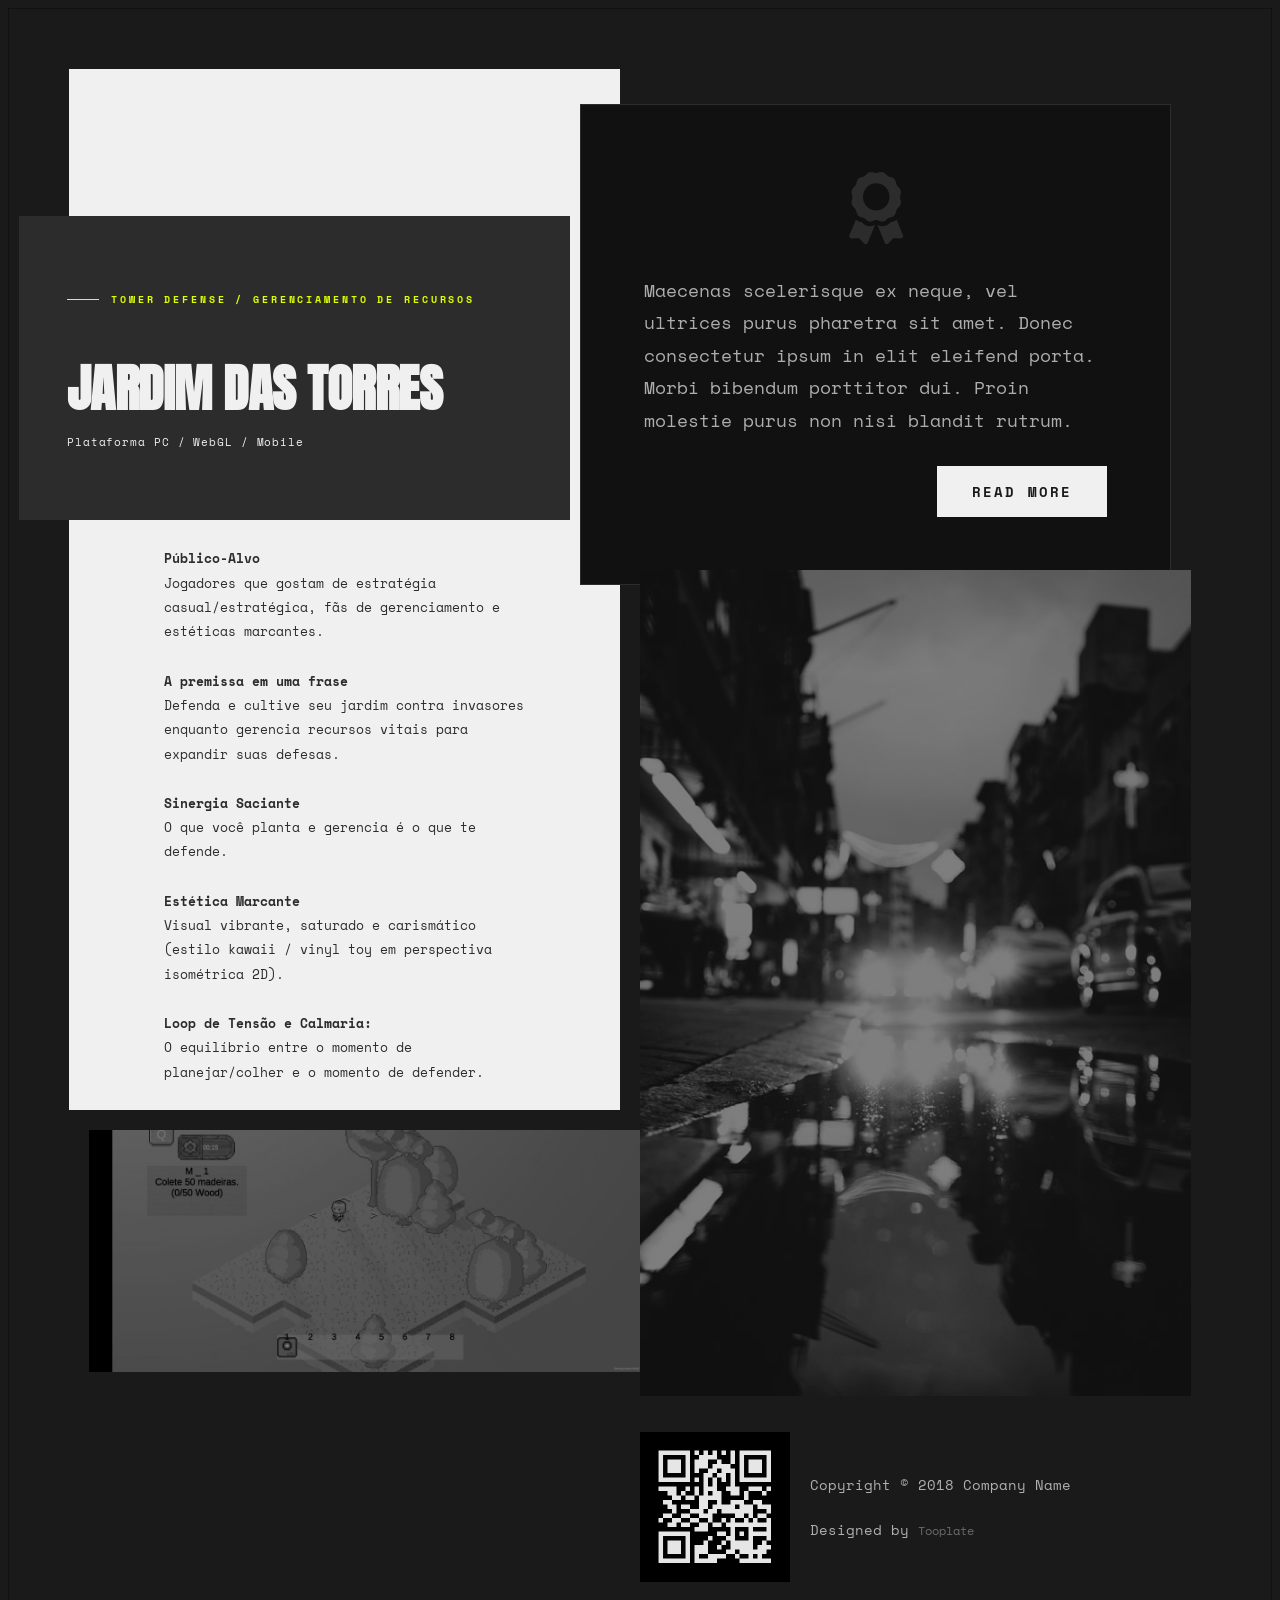
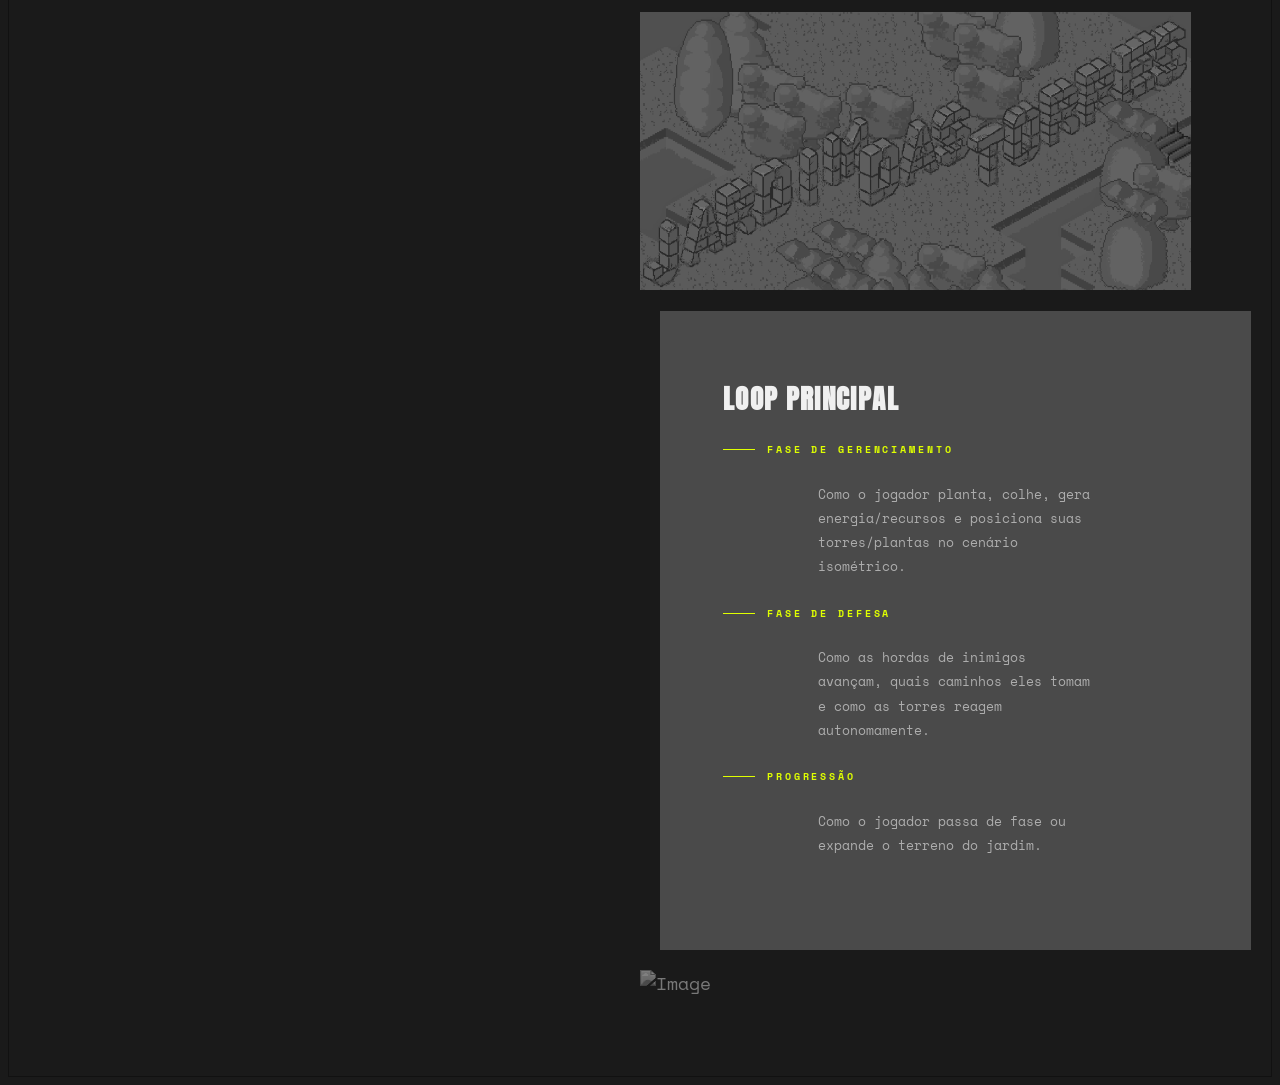
==== paginas/Unity/unity.html @ a75f5896 "Atualizando Unity 1.1.6" ====
<!DOCTYPE html>
<html lang="en">

<head>
    <meta charset="UTF-8">
    <meta name="viewport" content="width=device-width, initial-scale=1.0">
    <meta http-equiv="X-UA-Compatible" content="ie=edge">
    <title>Character Responsive HTML5 Template</title>
<!--
Template 2110 Character
http://www.tooplate.com/view/2110-character
-->
    <link rel="stylesheet" href="https://fonts.googleapis.com/css?family=Open+Sans:400,600">
    <!-- https://fonts.google.com/specimen/Open+Sans -->
    <link rel="stylesheet" href="css/all.min.css">
    <!-- https://fontawesome.com/ -->
    <link rel="stylesheet" href="css/tooplate-style.css">
</head>

<body class="tm-bg-dark">
    <main class="tm-container masonry">
        <div class="item tm-bg-white tm-block tm-block-left" data-desktop-seq-no="1" data-mobile-seq-no="1">
              <header class="tm-block-brand">
                
                <div class="tm-bg-primary-dark tm-text-white tm-block-brand-inner">
                    <h1 class = "modal__label">Tower Defense / Gerenciamento de Recursos</h1>
                    <h1 class="tm-brand-name">Jardim das Torres</h1>
                       <div class="details__meta-item">
                        <span class="details__meta-label">Plataforma</span>
                        <span class="details__meta-value">PC / WebGL / Mobile</span>
                    </div>
                </div>
                
            </header>
<p class="modal__text">
    <strong>Público-Alvo</strong><br>
   Jogadores que gostam de estratégia casual/estratégica, fãs de gerenciamento e estéticas marcantes.
</p>
<p class="modal__text">
    <strong>A premissa em uma frase</strong><br>
  Defenda e cultive seu jardim contra invasores enquanto gerencia recursos vitais para expandir suas defesas.
</p>
<p class="modal__text">
    <strong>Sinergia Saciante</strong><br>
  O que você planta e gerencia é o que te defende.</p>
  <p class="modal__text">
<strong>Estética Marcante</strong><br>
 Visual vibrante, saturado e carismático (estilo kawaii / vinyl toy em perspectiva isométrica 2D).</p>
 <p class="modal__text">
<strong>Loop de Tensão e Calmaria:</strong><br>
 O equilíbrio entre o momento de planejar/colher e o momento de defender.</p>
        </div>
        <div class="item" data-desktop-seq-no="2" data-mobile-seq-no="4">
            <img src="img/jdt_cena_1.png" alt="Image" class="tm-img-left">
        </div>
        <div class="item tm-bg-secondary tm-text-white tm-block tm-block-wider tm-block-pad tm-block-left-2" data-desktop-seq-no="3"
            data-mobile-seq-no="5">
            <i class="fas fa-award fa-4x tm-block-icon"></i>
            <p>Maecenas scelerisque ex neque, vel ultrices purus pharetra sit amet. Donec consectetur ipsum in elit eleifend
                porta. Morbi bibendum porttitor dui. Proin molestie purus non nisi blandit rutrum.</p>
            <div class="tm-text-right">
                <a href="/index.html" class="tm-btn tm-btn-small tm-btn-primary tm-mt">Read More</a>
            </div>
        </div>
        <div class="item" data-desktop-seq-no="4" data-mobile-seq-no="8">
            <img src="img/image-04.jpg" alt="Image" class="tm-img-left">
        </div>
        <div class="tm-footer" id="tmFooter" data-desktop-seq-no="5" data-mobile-seq-no="9">
            <img src="img/qr-link-tooplate.png" alt="QR Code" class="tm-img-qr">
            <div>
                <p class="tm-mb-small">Copyright &copy; 2018 Company Name</p>
                <p>Designed by <a rel="nofollow" href="https://www.facebook.com/tooplate">Tooplate</a></p>
            </div>
        </div>
        <div class="item" data-desktop-seq-no="6" data-mobile-seq-no="2">
            <img src="img/jdt_01.png" alt="Image">
        </div>
        <div class="item tm-block-right" data-desktop-seq-no="7" data-mobile-seq-no="3">
            <div class="tm-block-right-inner tm-bg-primary-light tm-text-white tm-block tm-block-wider tm-block-pad">
                <header>
                    <h2 class="tm-text-uppercase">
                        Loop Principal
                    </h2>
                </header>
    <p class="modal__label"> <strong>Fase de Gerenciamento</strong><br> </p>
        <p class="modal__text"> Como o jogador planta, colhe, gera energia/recursos e posiciona suas torres/plantas no cenário isométrico.</p>

    <p class="modal__label"> <strong>Fase de Defesa</strong><br> </p>
        <p class="modal__text"> Como as hordas de inimigos avançam, quais caminhos eles tomam e como as torres reagem autonomamente.</p>

    <p class="modal__label"> <strong>Progressão</strong><br> </p>
        <p class="modal__text"> Como o jogador passa de fase ou expande o terreno do jardim.</p>

                <!-- -->
            </div>
        </div>

        <div class="item" data-desktop-seq-no="8" data-mobile-seq-no="6">
            <img src="img/jdt_tile_map.pngF" alt="Image">
        </div>

       

    </main>
    <script src="js/jquery-3.3.1.min.js"></script>
    <!-- https://jquery.com/download/ -->
    <script>

        let callAdjustLayout;
        let currentLayout = "desktop",
            nextLayout = "desktop";

        /**
         * detect IE
         * returns version of IE or false, if browser is not Internet Explorer
         */
        function detectIE() {
            var ua = window.navigator.userAgent;

            var msie = ua.indexOf('MSIE ');
            if (msie > 0) {
                // IE 10 or older => return version number
                return parseInt(ua.substring(msie + 5, ua.indexOf('.', msie)), 10);
            }

            var trident = ua.indexOf('Trident/');
            if (trident > 0) {
                // IE 11 => return version number
                var rv = ua.indexOf('rv:');
                return parseInt(ua.substring(rv + 3, ua.indexOf('.', rv)), 10);
            }

            var edge = ua.indexOf('Edge/');
            if (edge > 0) {
                // Edge (IE 12+) => return version number
                return parseInt(ua.substring(edge + 5, ua.indexOf('.', edge)), 10);
            }

            // other browser
            return false;
        }

        // Adjust layout based on the browser width
        function adjustLayout() {
            let block1, block2, block3, block4, block5, block6, block7, block8, block9;

            if (window.innerWidth <= 1199) {
                // Mobile layout
                nextLayout = "mobile";
                block1 = $("div[data-mobile-seq-no='1']");
                block2 = $("div[data-mobile-seq-no='2']");
                block3 = $("div[data-mobile-seq-no='3']");
                block4 = $("div[data-mobile-seq-no='4']");
                block5 = $("div[data-mobile-seq-no='5']");
                block6 = $("div[data-mobile-seq-no='6']");
                block7 = $("div[data-mobile-seq-no='7']");
                block8 = $("div[data-mobile-seq-no='8']");
                block9 = $("div[data-mobile-seq-no='9']");
            } else {
                // Desktop layout
                nextLayout = "desktop";
                block1 = $("div[data-desktop-seq-no='1']");
                block2 = $("div[data-desktop-seq-no='2']");
                block3 = $("div[data-desktop-seq-no='3']");
                block4 = $("div[data-desktop-seq-no='4']");
                block5 = $("div[data-desktop-seq-no='5']");
                block6 = $("div[data-desktop-seq-no='6']");
                block7 = $("div[data-desktop-seq-no='7']");
                block8 = $("div[data-desktop-seq-no='8']");
                block9 = $("div[data-desktop-seq-no='9']");
            }

            if (nextLayout !== currentLayout) {
                // Reorder blocks based on their seq no
                block1.after(block2.detach());
                block2.after(block3.detach());
                block3.after(block4.detach());
                block4.after(block5.detach());
                block5.after(block6.detach());
                block6.after(block7.detach());
                block7.after(block8.detach());
                block8.after(block9.detach());
                currentLayout = nextLayout;
            }
        }

        // Adjust layout upon window resize
        window.onresize = function () {
            clearTimeout(callAdjustLayout);
            callAdjustLayout = setTimeout(adjustLayout, 100);
        }

        // DOM is ready
        $(function () {
            if (detectIE()) {
                alert('Please use the latest version of Chrome or Firefox for best browsing experience.');
            }

            adjustLayout();
        })
    </script>
</body>

</html>
---- paginas/Unity/css/all.min.css ----
/*!
 * Font Awesome Free 5.3.1 by @fontawesome - https://fontawesome.com
 * License - https://fontawesome.com/license/free (Icons: CC BY 4.0, Fonts: SIL OFL 1.1, Code: MIT License)
 */
.fa,.fab,.fal,.far,.fas{-moz-osx-font-smoothing:grayscale;-webkit-font-smoothing:antialiased;display:inline-block;font-style:normal;font-variant:normal;text-rendering:auto;line-height:1}.fa-lg{font-size:1.33333em;line-height:.75em;vertical-align:-.0667em}.fa-xs{font-size:.75em}.fa-sm{font-size:.875em}.fa-1x{font-size:1em}.fa-2x{font-size:2em}.fa-3x{font-size:3em}.fa-4x{font-size:4em}.fa-5x{font-size:5em}.fa-6x{font-size:6em}.fa-7x{font-size:7em}.fa-8x{font-size:8em}.fa-9x{font-size:9em}.fa-10x{font-size:10em}.fa-fw{text-align:center;width:1.25em}.fa-ul{list-style-type:none;margin-left:2.5em;padding-left:0}.fa-ul>li{position:relative}.fa-li{left:-2em;position:absolute;text-align:center;width:2em;line-height:inherit}.fa-border{border:.08em solid #eee;border-radius:.1em;padding:.2em .25em .15em}.fa-pull-left{float:left}.fa-pull-right{float:right}.fa.fa-pull-left,.fab.fa-pull-left,.fal.fa-pull-left,.far.fa-pull-left,.fas.fa-pull-left{margin-right:.3em}.fa.fa-pull-right,.fab.fa-pull-right,.fal.fa-pull-right,.far.fa-pull-right,.fas.fa-pull-right{margin-left:.3em}.fa-spin{animation:fa-spin 2s infinite linear}.fa-pulse{animation:fa-spin 1s infinite steps(8)}@keyframes fa-spin{0%{transform:rotate(0deg)}to{transform:rotate(1turn)}}.fa-rotate-90{-ms-filter:"progid:DXImageTransform.Microsoft.BasicImage(rotation=1)";transform:rotate(90deg)}.fa-rotate-180{-ms-filter:"progid:DXImageTransform.Microsoft.BasicImage(rotation=2)";transform:rotate(180deg)}.fa-rotate-270{-ms-filter:"progid:DXImageTransform.Microsoft.BasicImage(rotation=3)";transform:rotate(270deg)}.fa-flip-horizontal{-ms-filter:"progid:DXImageTransform.Microsoft.BasicImage(rotation=0, mirror=1)";transform:scaleX(-1)}.fa-flip-vertical{transform:scaleY(-1)}.fa-flip-horizontal.fa-flip-vertical,.fa-flip-vertical{-ms-filter:"progid:DXImageTransform.Microsoft.BasicImage(rotation=2, mirror=1)"}.fa-flip-horizontal.fa-flip-vertical{transform:scale(-1)}:root .fa-flip-horizontal,:root .fa-flip-vertical,:root .fa-rotate-90,:root .fa-rotate-180,:root .fa-rotate-270{-webkit-filter:none;filter:none}.fa-stack{display:inline-block;height:2em;line-height:2em;position:relative;vertical-align:middle;width:2em}.fa-stack-1x,.fa-stack-2x{left:0;position:absolute;text-align:center;width:100%}.fa-stack-1x{line-height:inherit}.fa-stack-2x{font-size:2em}.fa-inverse{color:#fff}.fa-500px:before{content:"\f26e"}.fa-accessible-icon:before{content:"\f368"}.fa-accusoft:before{content:"\f369"}.fa-ad:before{content:"\f641"}.fa-address-book:before{content:"\f2b9"}.fa-address-card:before{content:"\f2bb"}.fa-adjust:before{content:"\f042"}.fa-adn:before{content:"\f170"}.fa-adversal:before{content:"\f36a"}.fa-affiliatetheme:before{content:"\f36b"}.fa-air-freshener:before{content:"\f5d0"}.fa-algolia:before{content:"\f36c"}.fa-align-center:before{content:"\f037"}.fa-align-justify:before{content:"\f039"}.fa-align-left:before{content:"\f036"}.fa-align-right:before{content:"\f038"}.fa-alipay:before{content:"\f642"}.fa-allergies:before{content:"\f461"}.fa-amazon:before{content:"\f270"}.fa-amazon-pay:before{content:"\f42c"}.fa-ambulance:before{content:"\f0f9"}.fa-american-sign-language-interpreting:before{content:"\f2a3"}.fa-amilia:before{content:"\f36d"}.fa-anchor:before{content:"\f13d"}.fa-android:before{content:"\f17b"}.fa-angellist:before{content:"\f209"}.fa-angle-double-down:before{content:"\f103"}.fa-angle-double-left:before{content:"\f100"}.fa-angle-double-right:before{content:"\f101"}.fa-angle-double-up:before{content:"\f102"}.fa-angle-down:before{content:"\f107"}.fa-angle-left:before{content:"\f104"}.fa-angle-right:before{content:"\f105"}.fa-angle-up:before{content:"\f106"}.fa-angry:before{content:"\f556"}.fa-angrycreative:before{content:"\f36e"}.fa-angular:before{content:"\f420"}.fa-ankh:before{content:"\f644"}.fa-app-store:before{content:"\f36f"}.fa-app-store-ios:before{content:"\f370"}.fa-apper:before{content:"\f371"}.fa-apple:before{content:"\f179"}.fa-apple-alt:before{content:"\f5d1"}.fa-apple-pay:before{content:"\f415"}.fa-archive:before{content:"\f187"}.fa-archway:before{content:"\f557"}.fa-arrow-alt-circle-down:before{content:"\f358"}.fa-arrow-alt-circle-left:before{content:"\f359"}.fa-arrow-alt-circle-right:before{content:"\f35a"}.fa-arrow-alt-circle-up:before{content:"\f35b"}.fa-arrow-circle-down:before{content:"\f0ab"}.fa-arrow-circle-left:before{content:"\f0a8"}.fa-arrow-circle-right:before{content:"\f0a9"}.fa-arrow-circle-up:before{content:"\f0aa"}.fa-arrow-down:before{content:"\f063"}.fa-arrow-left:before{content:"\f060"}.fa-arrow-right:before{content:"\f061"}.fa-arrow-up:before{content:"\f062"}.fa-arrows-alt:before{content:"\f0b2"}.fa-arrows-alt-h:before{content:"\f337"}.fa-arrows-alt-v:before{content:"\f338"}.fa-assistive-listening-systems:before{content:"\f2a2"}.fa-asterisk:before{content:"\f069"}.fa-asymmetrik:before{content:"\f372"}.fa-at:before{content:"\f1fa"}.fa-atlas:before{content:"\f558"}.fa-atom:before{content:"\f5d2"}.fa-audible:before{content:"\f373"}.fa-audio-description:before{content:"\f29e"}.fa-autoprefixer:before{content:"\f41c"}.fa-avianex:before{content:"\f374"}.fa-aviato:before{content:"\f421"}.fa-award:before{content:"\f559"}.fa-aws:before{content:"\f375"}.fa-backspace:before{content:"\f55a"}.fa-backward:before{content:"\f04a"}.fa-balance-scale:before{content:"\f24e"}.fa-ban:before{content:"\f05e"}.fa-band-aid:before{content:"\f462"}.fa-bandcamp:before{content:"\f2d5"}.fa-barcode:before{content:"\f02a"}.fa-bars:before{content:"\f0c9"}.fa-baseball-ball:before{content:"\f433"}.fa-basketball-ball:before{content:"\f434"}.fa-bath:before{content:"\f2cd"}.fa-battery-empty:before{content:"\f244"}.fa-battery-full:before{content:"\f240"}.fa-battery-half:before{content:"\f242"}.fa-battery-quarter:before{content:"\f243"}.fa-battery-three-quarters:before{content:"\f241"}.fa-bed:before{content:"\f236"}.fa-beer:before{content:"\f0fc"}.fa-behance:before{content:"\f1b4"}.fa-behance-square:before{content:"\f1b5"}.fa-bell:before{content:"\f0f3"}.fa-bell-slash:before{content:"\f1f6"}.fa-bezier-curve:before{content:"\f55b"}.fa-bible:before{content:"\f647"}.fa-bicycle:before{content:"\f206"}.fa-bimobject:before{content:"\f378"}.fa-binoculars:before{content:"\f1e5"}.fa-birthday-cake:before{content:"\f1fd"}.fa-bitbucket:before{content:"\f171"}.fa-bitcoin:before{content:"\f379"}.fa-bity:before{content:"\f37a"}.fa-black-tie:before{content:"\f27e"}.fa-blackberry:before{content:"\f37b"}.fa-blender:before{content:"\f517"}.fa-blind:before{content:"\f29d"}.fa-blogger:before{content:"\f37c"}.fa-blogger-b:before{content:"\f37d"}.fa-bluetooth:before{content:"\f293"}.fa-bluetooth-b:before{content:"\f294"}.fa-bold:before{content:"\f032"}.fa-bolt:before{content:"\f0e7"}.fa-bomb:before{content:"\f1e2"}.fa-bone:before{content:"\f5d7"}.fa-bong:before{content:"\f55c"}.fa-book:before{content:"\f02d"}.fa-book-open:before{content:"\f518"}.fa-book-reader:before{content:"\f5da"}.fa-bookmark:before{content:"\f02e"}.fa-bowling-ball:before{content:"\f436"}.fa-box:before{content:"\f466"}.fa-box-open:before{content:"\f49e"}.fa-boxes:before{content:"\f468"}.fa-braille:before{content:"\f2a1"}.fa-brain:before{content:"\f5dc"}.fa-briefcase:before{content:"\f0b1"}.fa-briefcase-medical:before{content:"\f469"}.fa-broadcast-tower:before{content:"\f519"}.fa-broom:before{content:"\f51a"}.fa-brush:before{content:"\f55d"}.fa-btc:before{content:"\f15a"}.fa-bug:before{content:"\f188"}.fa-building:before{content:"\f1ad"}.fa-bullhorn:before{content:"\f0a1"}.fa-bullseye:before{content:"\f140"}.fa-burn:before{content:"\f46a"}.fa-buromobelexperte:before{content:"\f37f"}.fa-bus:before{content:"\f207"}.fa-bus-alt:before{content:"\f55e"}.fa-business-time:before{content:"\f64a"}.fa-buysellads:before{content:"\f20d"}.fa-calculator:before{content:"\f1ec"}.fa-calendar:before{content:"\f133"}.fa-calendar-alt:before{content:"\f073"}.fa-calendar-check:before{content:"\f274"}.fa-calendar-minus:before{content:"\f272"}.fa-calendar-plus:before{content:"\f271"}.fa-calendar-times:before{content:"\f273"}.fa-camera:before{content:"\f030"}.fa-camera-retro:before{content:"\f083"}.fa-cannabis:before{content:"\f55f"}.fa-capsules:before{content:"\f46b"}.fa-car:before{content:"\f1b9"}.fa-car-alt:before{content:"\f5de"}.fa-car-battery:before{content:"\f5df"}.fa-car-crash:before{content:"\f5e1"}.fa-car-side:before{content:"\f5e4"}.fa-caret-down:before{content:"\f0d7"}.fa-caret-left:before{content:"\f0d9"}.fa-caret-right:before{content:"\f0da"}.fa-caret-square-down:before{content:"\f150"}.fa-caret-square-left:before{content:"\f191"}.fa-caret-square-right:before{content:"\f152"}.fa-caret-square-up:before{content:"\f151"}.fa-caret-up:before{content:"\f0d8"}.fa-cart-arrow-down:before{content:"\f218"}.fa-cart-plus:before{content:"\f217"}.fa-cc-amazon-pay:before{content:"\f42d"}.fa-cc-amex:before{content:"\f1f3"}.fa-cc-apple-pay:before{content:"\f416"}.fa-cc-diners-club:before{content:"\f24c"}.fa-cc-discover:before{content:"\f1f2"}.fa-cc-jcb:before{content:"\f24b"}.fa-cc-mastercard:before{content:"\f1f1"}.fa-cc-paypal:before{content:"\f1f4"}.fa-cc-stripe:before{content:"\f1f5"}.fa-cc-visa:before{content:"\f1f0"}.fa-centercode:before{content:"\f380"}.fa-certificate:before{content:"\f0a3"}.fa-chalkboard:before{content:"\f51b"}.fa-chalkboard-teacher:before{content:"\f51c"}.fa-charging-station:before{content:"\f5e7"}.fa-chart-area:before{content:"\f1fe"}.fa-chart-bar:before{content:"\f080"}.fa-chart-line:before{content:"\f201"}.fa-chart-pie:before{content:"\f200"}.fa-check:before{content:"\f00c"}.fa-check-circle:before{content:"\f058"}.fa-check-double:before{content:"\f560"}.fa-check-square:before{content:"\f14a"}.fa-chess:before{content:"\f439"}.fa-chess-bishop:before{content:"\f43a"}.fa-chess-board:before{content:"\f43c"}.fa-chess-king:before{content:"\f43f"}.fa-chess-knight:before{content:"\f441"}.fa-chess-pawn:before{content:"\f443"}.fa-chess-queen:before{content:"\f445"}.fa-chess-rook:before{content:"\f447"}.fa-chevron-circle-down:before{content:"\f13a"}.fa-chevron-circle-left:before{content:"\f137"}.fa-chevron-circle-right:before{content:"\f138"}.fa-chevron-circle-up:before{content:"\f139"}.fa-chevron-down:before{content:"\f078"}.fa-chevron-left:before{content:"\f053"}.fa-chevron-right:before{content:"\f054"}.fa-chevron-up:before{content:"\f077"}.fa-child:before{content:"\f1ae"}.fa-chrome:before{content:"\f268"}.fa-church:before{content:"\f51d"}.fa-circle:before{content:"\f111"}.fa-circle-notch:before{content:"\f1ce"}.fa-city:before{content:"\f64f"}.fa-clipboard:before{content:"\f328"}.fa-clipboard-check:before{content:"\f46c"}.fa-clipboard-list:before{content:"\f46d"}.fa-clock:before{content:"\f017"}.fa-clone:before{content:"\f24d"}.fa-closed-captioning:before{content:"\f20a"}.fa-cloud:before{content:"\f0c2"}.fa-cloud-download-alt:before{content:"\f381"}.fa-cloud-upload-alt:before{content:"\f382"}.fa-cloudscale:before{content:"\f383"}.fa-cloudsmith:before{content:"\f384"}.fa-cloudversify:before{content:"\f385"}.fa-cocktail:before{content:"\f561"}.fa-code:before{content:"\f121"}.fa-code-branch:before{content:"\f126"}.fa-codepen:before{content:"\f1cb"}.fa-codiepie:before{content:"\f284"}.fa-coffee:before{content:"\f0f4"}.fa-cog:before{content:"\f013"}.fa-cogs:before{content:"\f085"}.fa-coins:before{content:"\f51e"}.fa-columns:before{content:"\f0db"}.fa-comment:before{content:"\f075"}.fa-comment-alt:before{content:"\f27a"}.fa-comment-dollar:before{content:"\f651"}.fa-comment-dots:before{content:"\f4ad"}.fa-comment-slash:before{content:"\f4b3"}.fa-comments:before{content:"\f086"}.fa-comments-dollar:before{content:"\f653"}.fa-compact-disc:before{content:"\f51f"}.fa-compass:before{content:"\f14e"}.fa-compress:before{content:"\f066"}.fa-concierge-bell:before{content:"\f562"}.fa-connectdevelop:before{content:"\f20e"}.fa-contao:before{content:"\f26d"}.fa-cookie:before{content:"\f563"}.fa-cookie-bite:before{content:"\f564"}.fa-copy:before{content:"\f0c5"}.fa-copyright:before{content:"\f1f9"}.fa-couch:before{content:"\f4b8"}.fa-cpanel:before{content:"\f388"}.fa-creative-commons:before{content:"\f25e"}.fa-creative-commons-by:before{content:"\f4e7"}.fa-creative-commons-nc:before{content:"\f4e8"}.fa-creative-commons-nc-eu:before{content:"\f4e9"}.fa-creative-commons-nc-jp:before{content:"\f4ea"}.fa-creative-commons-nd:before{content:"\f4eb"}.fa-creative-commons-pd:before{content:"\f4ec"}.fa-creative-commons-pd-alt:before{content:"\f4ed"}.fa-creative-commons-remix:before{content:"\f4ee"}.fa-creative-commons-sa:before{content:"\f4ef"}.fa-creative-commons-sampling:before{content:"\f4f0"}.fa-creative-commons-sampling-plus:before{content:"\f4f1"}.fa-creative-commons-share:before{content:"\f4f2"}.fa-credit-card:before{content:"\f09d"}.fa-crop:before{content:"\f125"}.fa-crop-alt:before{content:"\f565"}.fa-cross:before{content:"\f654"}.fa-crosshairs:before{content:"\f05b"}.fa-crow:before{content:"\f520"}.fa-crown:before{content:"\f521"}.fa-css3:before{content:"\f13c"}.fa-css3-alt:before{content:"\f38b"}.fa-cube:before{content:"\f1b2"}.fa-cubes:before{content:"\f1b3"}.fa-cut:before{content:"\f0c4"}.fa-cuttlefish:before{content:"\f38c"}.fa-d-and-d:before{content:"\f38d"}.fa-dashcube:before{content:"\f210"}.fa-database:before{content:"\f1c0"}.fa-deaf:before{content:"\f2a4"}.fa-delicious:before{content:"\f1a5"}.fa-deploydog:before{content:"\f38e"}.fa-deskpro:before{content:"\f38f"}.fa-desktop:before{content:"\f108"}.fa-deviantart:before{content:"\f1bd"}.fa-dharmachakra:before{content:"\f655"}.fa-diagnoses:before{content:"\f470"}.fa-dice:before{content:"\f522"}.fa-dice-five:before{content:"\f523"}.fa-dice-four:before{content:"\f524"}.fa-dice-one:before{content:"\f525"}.fa-dice-six:before{content:"\f526"}.fa-dice-three:before{content:"\f527"}.fa-dice-two:before{content:"\f528"}.fa-digg:before{content:"\f1a6"}.fa-digital-ocean:before{content:"\f391"}.fa-digital-tachograph:before{content:"\f566"}.fa-directions:before{content:"\f5eb"}.fa-discord:before{content:"\f392"}.fa-discourse:before{content:"\f393"}.fa-divide:before{content:"\f529"}.fa-dizzy:before{content:"\f567"}.fa-dna:before{content:"\f471"}.fa-dochub:before{content:"\f394"}.fa-docker:before{content:"\f395"}.fa-dollar-sign:before{content:"\f155"}.fa-dolly:before{content:"\f472"}.fa-dolly-flatbed:before{content:"\f474"}.fa-donate:before{content:"\f4b9"}.fa-door-closed:before{content:"\f52a"}.fa-door-open:before{content:"\f52b"}.fa-dot-circle:before{content:"\f192"}.fa-dove:before{content:"\f4ba"}.fa-download:before{content:"\f019"}.fa-draft2digital:before{content:"\f396"}.fa-drafting-compass:before{content:"\f568"}.fa-draw-polygon:before{content:"\f5ee"}.fa-dribbble:before{content:"\f17d"}.fa-dribbble-square:before{content:"\f397"}.fa-dropbox:before{content:"\f16b"}.fa-drum:before{content:"\f569"}.fa-drum-steelpan:before{content:"\f56a"}.fa-drupal:before{content:"\f1a9"}.fa-dumbbell:before{content:"\f44b"}.fa-dyalog:before{content:"\f399"}.fa-earlybirds:before{content:"\f39a"}.fa-ebay:before{content:"\f4f4"}.fa-edge:before{content:"\f282"}.fa-edit:before{content:"\f044"}.fa-eject:before{content:"\f052"}.fa-elementor:before{content:"\f430"}.fa-ellipsis-h:before{content:"\f141"}.fa-ellipsis-v:before{content:"\f142"}.fa-ello:before{content:"\f5f1"}.fa-ember:before{content:"\f423"}.fa-empire:before{content:"\f1d1"}.fa-envelope:before{content:"\f0e0"}.fa-envelope-open:before{content:"\f2b6"}.fa-envelope-open-text:before{content:"\f658"}.fa-envelope-square:before{content:"\f199"}.fa-envira:before{content:"\f299"}.fa-equals:before{content:"\f52c"}.fa-eraser:before{content:"\f12d"}.fa-erlang:before{content:"\f39d"}.fa-ethereum:before{content:"\f42e"}.fa-etsy:before{content:"\f2d7"}.fa-euro-sign:before{content:"\f153"}.fa-exchange-alt:before{content:"\f362"}.fa-exclamation:before{content:"\f12a"}.fa-exclamation-circle:before{content:"\f06a"}.fa-exclamation-triangle:before{content:"\f071"}.fa-expand:before{content:"\f065"}.fa-expand-arrows-alt:before{content:"\f31e"}.fa-expeditedssl:before{content:"\f23e"}.fa-external-link-alt:before{content:"\f35d"}.fa-external-link-square-alt:before{content:"\f360"}.fa-eye:before{content:"\f06e"}.fa-eye-dropper:before{content:"\f1fb"}.fa-eye-slash:before{content:"\f070"}.fa-facebook:before{content:"\f09a"}.fa-facebook-f:before{content:"\f39e"}.fa-facebook-messenger:before{content:"\f39f"}.fa-facebook-square:before{content:"\f082"}.fa-fast-backward:before{content:"\f049"}.fa-fast-forward:before{content:"\f050"}.fa-fax:before{content:"\f1ac"}.fa-feather:before{content:"\f52d"}.fa-feather-alt:before{content:"\f56b"}.fa-female:before{content:"\f182"}.fa-fighter-jet:before{content:"\f0fb"}.fa-file:before{content:"\f15b"}.fa-file-alt:before{content:"\f15c"}.fa-file-archive:before{content:"\f1c6"}.fa-file-audio:before{content:"\f1c7"}.fa-file-code:before{content:"\f1c9"}.fa-file-contract:before{content:"\f56c"}.fa-file-download:before{content:"\f56d"}.fa-file-excel:before{content:"\f1c3"}.fa-file-export:before{content:"\f56e"}.fa-file-image:before{content:"\f1c5"}.fa-file-import:before{content:"\f56f"}.fa-file-invoice:before{content:"\f570"}.fa-file-invoice-dollar:before{content:"\f571"}.fa-file-medical:before{content:"\f477"}.fa-file-medical-alt:before{content:"\f478"}.fa-file-pdf:before{content:"\f1c1"}.fa-file-powerpoint:before{content:"\f1c4"}.fa-file-prescription:before{content:"\f572"}.fa-file-signature:before{content:"\f573"}.fa-file-upload:before{content:"\f574"}.fa-file-video:before{content:"\f1c8"}.fa-file-word:before{content:"\f1c2"}.fa-fill:before{content:"\f575"}.fa-fill-drip:before{content:"\f576"}.fa-film:before{content:"\f008"}.fa-filter:before{content:"\f0b0"}.fa-fingerprint:before{content:"\f577"}.fa-fire:before{content:"\f06d"}.fa-fire-extinguisher:before{content:"\f134"}.fa-firefox:before{content:"\f269"}.fa-first-aid:before{content:"\f479"}.fa-first-order:before{content:"\f2b0"}.fa-first-order-alt:before{content:"\f50a"}.fa-firstdraft:before{content:"\f3a1"}.fa-fish:before{content:"\f578"}.fa-flag:before{content:"\f024"}.fa-flag-checkered:before{content:"\f11e"}.fa-flask:before{content:"\f0c3"}.fa-flickr:before{content:"\f16e"}.fa-flipboard:before{content:"\f44d"}.fa-flushed:before{content:"\f579"}.fa-fly:before{content:"\f417"}.fa-folder:before{content:"\f07b"}.fa-folder-minus:before{content:"\f65d"}.fa-folder-open:before{content:"\f07c"}.fa-folder-plus:before{content:"\f65e"}.fa-font:before{content:"\f031"}.fa-font-awesome:before{content:"\f2b4"}.fa-font-awesome-alt:before{content:"\f35c"}.fa-font-awesome-flag:before{content:"\f425"}.fa-font-awesome-logo-full:before{content:"\f4e6"}.fa-fonticons:before{content:"\f280"}.fa-fonticons-fi:before{content:"\f3a2"}.fa-football-ball:before{content:"\f44e"}.fa-fort-awesome:before{content:"\f286"}.fa-fort-awesome-alt:before{content:"\f3a3"}.fa-forumbee:before{content:"\f211"}.fa-forward:before{content:"\f04e"}.fa-foursquare:before{content:"\f180"}.fa-free-code-camp:before{content:"\f2c5"}.fa-freebsd:before{content:"\f3a4"}.fa-frog:before{content:"\f52e"}.fa-frown:before{content:"\f119"}.fa-frown-open:before{content:"\f57a"}.fa-fulcrum:before{content:"\f50b"}.fa-funnel-dollar:before{content:"\f662"}.fa-futbol:before{content:"\f1e3"}.fa-galactic-republic:before{content:"\f50c"}.fa-galactic-senate:before{content:"\f50d"}.fa-gamepad:before{content:"\f11b"}.fa-gas-pump:before{content:"\f52f"}.fa-gavel:before{content:"\f0e3"}.fa-gem:before{content:"\f3a5"}.fa-genderless:before{content:"\f22d"}.fa-get-pocket:before{content:"\f265"}.fa-gg:before{content:"\f260"}.fa-gg-circle:before{content:"\f261"}.fa-gift:before{content:"\f06b"}.fa-git:before{content:"\f1d3"}.fa-git-square:before{content:"\f1d2"}.fa-github:before{content:"\f09b"}.fa-github-alt:before{content:"\f113"}.fa-github-square:before{content:"\f092"}.fa-gitkraken:before{content:"\f3a6"}.fa-gitlab:before{content:"\f296"}.fa-gitter:before{content:"\f426"}.fa-glass-martini:before{content:"\f000"}.fa-glass-martini-alt:before{content:"\f57b"}.fa-glasses:before{content:"\f530"}.fa-glide:before{content:"\f2a5"}.fa-glide-g:before{content:"\f2a6"}.fa-globe:before{content:"\f0ac"}.fa-globe-africa:before{content:"\f57c"}.fa-globe-americas:before{content:"\f57d"}.fa-globe-asia:before{content:"\f57e"}.fa-gofore:before{content:"\f3a7"}.fa-golf-ball:before{content:"\f450"}.fa-goodreads:before{content:"\f3a8"}.fa-goodreads-g:before{content:"\f3a9"}.fa-google:before{content:"\f1a0"}.fa-google-drive:before{content:"\f3aa"}.fa-google-play:before{content:"\f3ab"}.fa-google-plus:before{content:"\f2b3"}.fa-google-plus-g:before{content:"\f0d5"}.fa-google-plus-square:before{content:"\f0d4"}.fa-google-wallet:before{content:"\f1ee"}.fa-gopuram:before{content:"\f664"}.fa-graduation-cap:before{content:"\f19d"}.fa-gratipay:before{content:"\f184"}.fa-grav:before{content:"\f2d6"}.fa-greater-than:before{content:"\f531"}.fa-greater-than-equal:before{content:"\f532"}.fa-grimace:before{content:"\f57f"}.fa-grin:before{content:"\f580"}.fa-grin-alt:before{content:"\f581"}.fa-grin-beam:before{content:"\f582"}.fa-grin-beam-sweat:before{content:"\f583"}.fa-grin-hearts:before{content:"\f584"}.fa-grin-squint:before{content:"\f585"}.fa-grin-squint-tears:before{content:"\f586"}.fa-grin-stars:before{content:"\f587"}.fa-grin-tears:before{content:"\f588"}.fa-grin-tongue:before{content:"\f589"}.fa-grin-tongue-squint:before{content:"\f58a"}.fa-grin-tongue-wink:before{content:"\f58b"}.fa-grin-wink:before{content:"\f58c"}.fa-grip-horizontal:before{content:"\f58d"}.fa-grip-vertical:before{content:"\f58e"}.fa-gripfire:before{content:"\f3ac"}.fa-grunt:before{content:"\f3ad"}.fa-gulp:before{content:"\f3ae"}.fa-h-square:before{content:"\f0fd"}.fa-hacker-news:before{content:"\f1d4"}.fa-hacker-news-square:before{content:"\f3af"}.fa-hackerrank:before{content:"\f5f7"}.fa-hamsa:before{content:"\f665"}.fa-hand-holding:before{content:"\f4bd"}.fa-hand-holding-heart:before{content:"\f4be"}.fa-hand-holding-usd:before{content:"\f4c0"}.fa-hand-lizard:before{content:"\f258"}.fa-hand-paper:before{content:"\f256"}.fa-hand-peace:before{content:"\f25b"}.fa-hand-point-down:before{content:"\f0a7"}.fa-hand-point-left:before{content:"\f0a5"}.fa-hand-point-right:before{content:"\f0a4"}.fa-hand-point-up:before{content:"\f0a6"}.fa-hand-pointer:before{content:"\f25a"}.fa-hand-rock:before{content:"\f255"}.fa-hand-scissors:before{content:"\f257"}.fa-hand-spock:before{content:"\f259"}.fa-hands:before{content:"\f4c2"}.fa-hands-helping:before{content:"\f4c4"}.fa-handshake:before{content:"\f2b5"}.fa-hashtag:before{content:"\f292"}.fa-haykal:before{content:"\f666"}.fa-hdd:before{content:"\f0a0"}.fa-heading:before{content:"\f1dc"}.fa-headphones:before{content:"\f025"}.fa-headphones-alt:before{content:"\f58f"}.fa-headset:before{content:"\f590"}.fa-heart:before{content:"\f004"}.fa-heartbeat:before{content:"\f21e"}.fa-helicopter:before{content:"\f533"}.fa-highlighter:before{content:"\f591"}.fa-hips:before{content:"\f452"}.fa-hire-a-helper:before{content:"\f3b0"}.fa-history:before{content:"\f1da"}.fa-hockey-puck:before{content:"\f453"}.fa-home:before{content:"\f015"}.fa-hooli:before{content:"\f427"}.fa-hornbill:before{content:"\f592"}.fa-hospital:before{content:"\f0f8"}.fa-hospital-alt:before{content:"\f47d"}.fa-hospital-symbol:before{content:"\f47e"}.fa-hot-tub:before{content:"\f593"}.fa-hotel:before{content:"\f594"}.fa-hotjar:before{content:"\f3b1"}.fa-hourglass:before{content:"\f254"}.fa-hourglass-end:before{content:"\f253"}.fa-hourglass-half:before{content:"\f252"}.fa-hourglass-start:before{content:"\f251"}.fa-houzz:before{content:"\f27c"}.fa-html5:before{content:"\f13b"}.fa-hubspot:before{content:"\f3b2"}.fa-i-cursor:before{content:"\f246"}.fa-id-badge:before{content:"\f2c1"}.fa-id-card:before{content:"\f2c2"}.fa-id-card-alt:before{content:"\f47f"}.fa-image:before{content:"\f03e"}.fa-images:before{content:"\f302"}.fa-imdb:before{content:"\f2d8"}.fa-inbox:before{content:"\f01c"}.fa-indent:before{content:"\f03c"}.fa-industry:before{content:"\f275"}.fa-infinity:before{content:"\f534"}.fa-info:before{content:"\f129"}.fa-info-circle:before{content:"\f05a"}.fa-instagram:before{content:"\f16d"}.fa-internet-explorer:before{content:"\f26b"}.fa-ioxhost:before{content:"\f208"}.fa-italic:before{content:"\f033"}.fa-itunes:before{content:"\f3b4"}.fa-itunes-note:before{content:"\f3b5"}.fa-java:before{content:"\f4e4"}.fa-jedi:before{content:"\f669"}.fa-jedi-order:before{content:"\f50e"}.fa-jenkins:before{content:"\f3b6"}.fa-joget:before{content:"\f3b7"}.fa-joint:before{content:"\f595"}.fa-joomla:before{content:"\f1aa"}.fa-journal-whills:before{content:"\f66a"}.fa-js:before{content:"\f3b8"}.fa-js-square:before{content:"\f3b9"}.fa-jsfiddle:before{content:"\f1cc"}.fa-kaaba:before{content:"\f66b"}.fa-kaggle:before{content:"\f5fa"}.fa-key:before{content:"\f084"}.fa-keybase:before{content:"\f4f5"}.fa-keyboard:before{content:"\f11c"}.fa-keycdn:before{content:"\f3ba"}.fa-khanda:before{content:"\f66d"}.fa-kickstarter:before{content:"\f3bb"}.fa-kickstarter-k:before{content:"\f3bc"}.fa-kiss:before{content:"\f596"}.fa-kiss-beam:before{content:"\f597"}.fa-kiss-wink-heart:before{content:"\f598"}.fa-kiwi-bird:before{content:"\f535"}.fa-korvue:before{content:"\f42f"}.fa-landmark:before{content:"\f66f"}.fa-language:before{content:"\f1ab"}.fa-laptop:before{content:"\f109"}.fa-laptop-code:before{content:"\f5fc"}.fa-laravel:before{content:"\f3bd"}.fa-lastfm:before{content:"\f202"}.fa-lastfm-square:before{content:"\f203"}.fa-laugh:before{content:"\f599"}.fa-laugh-beam:before{content:"\f59a"}.fa-laugh-squint:before{content:"\f59b"}.fa-laugh-wink:before{content:"\f59c"}.fa-layer-group:before{content:"\f5fd"}.fa-leaf:before{content:"\f06c"}.fa-leanpub:before{content:"\f212"}.fa-lemon:before{content:"\f094"}.fa-less:before{content:"\f41d"}.fa-less-than:before{content:"\f536"}.fa-less-than-equal:before{content:"\f537"}.fa-level-down-alt:before{content:"\f3be"}.fa-level-up-alt:before{content:"\f3bf"}.fa-life-ring:before{content:"\f1cd"}.fa-lightbulb:before{content:"\f0eb"}.fa-line:before{content:"\f3c0"}.fa-link:before{content:"\f0c1"}.fa-linkedin:before{content:"\f08c"}.fa-linkedin-in:before{content:"\f0e1"}.fa-linode:before{content:"\f2b8"}.fa-linux:before{content:"\f17c"}.fa-lira-sign:before{content:"\f195"}.fa-list:before{content:"\f03a"}.fa-list-alt:before{content:"\f022"}.fa-list-ol:before{content:"\f0cb"}.fa-list-ul:before{content:"\f0ca"}.fa-location-arrow:before{content:"\f124"}.fa-lock:before{content:"\f023"}.fa-lock-open:before{content:"\f3c1"}.fa-long-arrow-alt-down:before{content:"\f309"}.fa-long-arrow-alt-left:before{content:"\f30a"}.fa-long-arrow-alt-right:before{content:"\f30b"}.fa-long-arrow-alt-up:before{content:"\f30c"}.fa-low-vision:before{content:"\f2a8"}.fa-luggage-cart:before{content:"\f59d"}.fa-lyft:before{content:"\f3c3"}.fa-magento:before{content:"\f3c4"}.fa-magic:before{content:"\f0d0"}.fa-magnet:before{content:"\f076"}.fa-mail-bulk:before{content:"\f674"}.fa-mailchimp:before{content:"\f59e"}.fa-male:before{content:"\f183"}.fa-mandalorian:before{content:"\f50f"}.fa-map:before{content:"\f279"}.fa-map-marked:before{content:"\f59f"}.fa-map-marked-alt:before{content:"\f5a0"}.fa-map-marker:before{content:"\f041"}.fa-map-marker-alt:before{content:"\f3c5"}.fa-map-pin:before{content:"\f276"}.fa-map-signs:before{content:"\f277"}.fa-markdown:before{content:"\f60f"}.fa-marker:before{content:"\f5a1"}.fa-mars:before{content:"\f222"}.fa-mars-double:before{content:"\f227"}.fa-mars-stroke:before{content:"\f229"}.fa-mars-stroke-h:before{content:"\f22b"}.fa-mars-stroke-v:before{content:"\f22a"}.fa-mastodon:before{content:"\f4f6"}.fa-maxcdn:before{content:"\f136"}.fa-medal:before{content:"\f5a2"}.fa-medapps:before{content:"\f3c6"}.fa-medium:before{content:"\f23a"}.fa-medium-m:before{content:"\f3c7"}.fa-medkit:before{content:"\f0fa"}.fa-medrt:before{content:"\f3c8"}.fa-meetup:before{content:"\f2e0"}.fa-megaport:before{content:"\f5a3"}.fa-meh:before{content:"\f11a"}.fa-meh-blank:before{content:"\f5a4"}.fa-meh-rolling-eyes:before{content:"\f5a5"}.fa-memory:before{content:"\f538"}.fa-menorah:before{content:"\f676"}.fa-mercury:before{content:"\f223"}.fa-microchip:before{content:"\f2db"}.fa-microphone:before{content:"\f130"}.fa-microphone-alt:before{content:"\f3c9"}.fa-microphone-alt-slash:before{content:"\f539"}.fa-microphone-slash:before{content:"\f131"}.fa-microscope:before{content:"\f610"}.fa-microsoft:before{content:"\f3ca"}.fa-minus:before{content:"\f068"}.fa-minus-circle:before{content:"\f056"}.fa-minus-square:before{content:"\f146"}.fa-mix:before{content:"\f3cb"}.fa-mixcloud:before{content:"\f289"}.fa-mizuni:before{content:"\f3cc"}.fa-mobile:before{content:"\f10b"}.fa-mobile-alt:before{content:"\f3cd"}.fa-modx:before{content:"\f285"}.fa-monero:before{content:"\f3d0"}.fa-money-bill:before{content:"\f0d6"}.fa-money-bill-alt:before{content:"\f3d1"}.fa-money-bill-wave:before{content:"\f53a"}.fa-money-bill-wave-alt:before{content:"\f53b"}.fa-money-check:before{content:"\f53c"}.fa-money-check-alt:before{content:"\f53d"}.fa-monument:before{content:"\f5a6"}.fa-moon:before{content:"\f186"}.fa-mortar-pestle:before{content:"\f5a7"}.fa-mosque:before{content:"\f678"}.fa-motorcycle:before{content:"\f21c"}.fa-mouse-pointer:before{content:"\f245"}.fa-music:before{content:"\f001"}.fa-napster:before{content:"\f3d2"}.fa-neos:before{content:"\f612"}.fa-neuter:before{content:"\f22c"}.fa-newspaper:before{content:"\f1ea"}.fa-nimblr:before{content:"\f5a8"}.fa-nintendo-switch:before{content:"\f418"}.fa-node:before{content:"\f419"}.fa-node-js:before{content:"\f3d3"}.fa-not-equal:before{content:"\f53e"}.fa-notes-medical:before{content:"\f481"}.fa-npm:before{content:"\f3d4"}.fa-ns8:before{content:"\f3d5"}.fa-nutritionix:before{content:"\f3d6"}.fa-object-group:before{content:"\f247"}.fa-object-ungroup:before{content:"\f248"}.fa-odnoklassniki:before{content:"\f263"}.fa-odnoklassniki-square:before{content:"\f264"}.fa-oil-can:before{content:"\f613"}.fa-old-republic:before{content:"\f510"}.fa-om:before{content:"\f679"}.fa-opencart:before{content:"\f23d"}.fa-openid:before{content:"\f19b"}.fa-opera:before{content:"\f26a"}.fa-optin-monster:before{content:"\f23c"}.fa-osi:before{content:"\f41a"}.fa-outdent:before{content:"\f03b"}.fa-page4:before{content:"\f3d7"}.fa-pagelines:before{content:"\f18c"}.fa-paint-brush:before{content:"\f1fc"}.fa-paint-roller:before{content:"\f5aa"}.fa-palette:before{content:"\f53f"}.fa-palfed:before{content:"\f3d8"}.fa-pallet:before{content:"\f482"}.fa-paper-plane:before{content:"\f1d8"}.fa-paperclip:before{content:"\f0c6"}.fa-parachute-box:before{content:"\f4cd"}.fa-paragraph:before{content:"\f1dd"}.fa-parking:before{content:"\f540"}.fa-passport:before{content:"\f5ab"}.fa-pastafarianism:before{content:"\f67b"}.fa-paste:before{content:"\f0ea"}.fa-patreon:before{content:"\f3d9"}.fa-pause:before{content:"\f04c"}.fa-pause-circle:before{content:"\f28b"}.fa-paw:before{content:"\f1b0"}.fa-paypal:before{content:"\f1ed"}.fa-peace:before{content:"\f67c"}.fa-pen:before{content:"\f304"}.fa-pen-alt:before{content:"\f305"}.fa-pen-fancy:before{content:"\f5ac"}.fa-pen-nib:before{content:"\f5ad"}.fa-pen-square:before{content:"\f14b"}.fa-pencil-alt:before{content:"\f303"}.fa-pencil-ruler:before{content:"\f5ae"}.fa-people-carry:before{content:"\f4ce"}.fa-percent:before{content:"\f295"}.fa-percentage:before{content:"\f541"}.fa-periscope:before{content:"\f3da"}.fa-phabricator:before{content:"\f3db"}.fa-phoenix-framework:before{content:"\f3dc"}.fa-phoenix-squadron:before{content:"\f511"}.fa-phone:before{content:"\f095"}.fa-phone-slash:before{content:"\f3dd"}.fa-phone-square:before{content:"\f098"}.fa-phone-volume:before{content:"\f2a0"}.fa-php:before{content:"\f457"}.fa-pied-piper:before{content:"\f2ae"}.fa-pied-piper-alt:before{content:"\f1a8"}.fa-pied-piper-hat:before{content:"\f4e5"}.fa-pied-piper-pp:before{content:"\f1a7"}.fa-piggy-bank:before{content:"\f4d3"}.fa-pills:before{content:"\f484"}.fa-pinterest:before{content:"\f0d2"}.fa-pinterest-p:before{content:"\f231"}.fa-pinterest-square:before{content:"\f0d3"}.fa-place-of-worship:before{content:"\f67f"}.fa-plane:before{content:"\f072"}.fa-plane-arrival:before{content:"\f5af"}.fa-plane-departure:before{content:"\f5b0"}.fa-play:before{content:"\f04b"}.fa-play-circle:before{content:"\f144"}.fa-playstation:before{content:"\f3df"}.fa-plug:before{content:"\f1e6"}.fa-plus:before{content:"\f067"}.fa-plus-circle:before{content:"\f055"}.fa-plus-square:before{content:"\f0fe"}.fa-podcast:before{content:"\f2ce"}.fa-poll:before{content:"\f681"}.fa-poll-h:before{content:"\f682"}.fa-poo:before{content:"\f2fe"}.fa-poop:before{content:"\f619"}.fa-portrait:before{content:"\f3e0"}.fa-pound-sign:before{content:"\f154"}.fa-power-off:before{content:"\f011"}.fa-pray:before{content:"\f683"}.fa-praying-hands:before{content:"\f684"}.fa-prescription:before{content:"\f5b1"}.fa-prescription-bottle:before{content:"\f485"}.fa-prescription-bottle-alt:before{content:"\f486"}.fa-print:before{content:"\f02f"}.fa-procedures:before{content:"\f487"}.fa-product-hunt:before{content:"\f288"}.fa-project-diagram:before{content:"\f542"}.fa-pushed:before{content:"\f3e1"}.fa-puzzle-piece:before{content:"\f12e"}.fa-python:before{content:"\f3e2"}.fa-qq:before{content:"\f1d6"}.fa-qrcode:before{content:"\f029"}.fa-question:before{content:"\f128"}.fa-question-circle:before{content:"\f059"}.fa-quidditch:before{content:"\f458"}.fa-quinscape:before{content:"\f459"}.fa-quora:before{content:"\f2c4"}.fa-quote-left:before{content:"\f10d"}.fa-quote-right:before{content:"\f10e"}.fa-quran:before{content:"\f687"}.fa-r-project:before{content:"\f4f7"}.fa-random:before{content:"\f074"}.fa-ravelry:before{content:"\f2d9"}.fa-react:before{content:"\f41b"}.fa-readme:before{content:"\f4d5"}.fa-rebel:before{content:"\f1d0"}.fa-receipt:before{content:"\f543"}.fa-recycle:before{content:"\f1b8"}.fa-red-river:before{content:"\f3e3"}.fa-reddit:before{content:"\f1a1"}.fa-reddit-alien:before{content:"\f281"}.fa-reddit-square:before{content:"\f1a2"}.fa-redo:before{content:"\f01e"}.fa-redo-alt:before{content:"\f2f9"}.fa-registered:before{content:"\f25d"}.fa-rendact:before{content:"\f3e4"}.fa-renren:before{content:"\f18b"}.fa-reply:before{content:"\f3e5"}.fa-reply-all:before{content:"\f122"}.fa-replyd:before{content:"\f3e6"}.fa-researchgate:before{content:"\f4f8"}.fa-resolving:before{content:"\f3e7"}.fa-retweet:before{content:"\f079"}.fa-rev:before{content:"\f5b2"}.fa-ribbon:before{content:"\f4d6"}.fa-road:before{content:"\f018"}.fa-robot:before{content:"\f544"}.fa-rocket:before{content:"\f135"}.fa-rocketchat:before{content:"\f3e8"}.fa-rockrms:before{content:"\f3e9"}.fa-route:before{content:"\f4d7"}.fa-rss:before{content:"\f09e"}.fa-rss-square:before{content:"\f143"}.fa-ruble-sign:before{content:"\f158"}.fa-ruler:before{content:"\f545"}.fa-ruler-combined:before{content:"\f546"}.fa-ruler-horizontal:before{content:"\f547"}.fa-ruler-vertical:before{content:"\f548"}.fa-rupee-sign:before{content:"\f156"}.fa-sad-cry:before{content:"\f5b3"}.fa-sad-tear:before{content:"\f5b4"}.fa-safari:before{content:"\f267"}.fa-sass:before{content:"\f41e"}.fa-save:before{content:"\f0c7"}.fa-schlix:before{content:"\f3ea"}.fa-school:before{content:"\f549"}.fa-screwdriver:before{content:"\f54a"}.fa-scribd:before{content:"\f28a"}.fa-search:before{content:"\f002"}.fa-search-dollar:before{content:"\f688"}.fa-search-location:before{content:"\f689"}.fa-search-minus:before{content:"\f010"}.fa-search-plus:before{content:"\f00e"}.fa-searchengin:before{content:"\f3eb"}.fa-seedling:before{content:"\f4d8"}.fa-sellcast:before{content:"\f2da"}.fa-sellsy:before{content:"\f213"}.fa-server:before{content:"\f233"}.fa-servicestack:before{content:"\f3ec"}.fa-shapes:before{content:"\f61f"}.fa-share:before{content:"\f064"}.fa-share-alt:before{content:"\f1e0"}.fa-share-alt-square:before{content:"\f1e1"}.fa-share-square:before{content:"\f14d"}.fa-shekel-sign:before{content:"\f20b"}.fa-shield-alt:before{content:"\f3ed"}.fa-ship:before{content:"\f21a"}.fa-shipping-fast:before{content:"\f48b"}.fa-shirtsinbulk:before{content:"\f214"}.fa-shoe-prints:before{content:"\f54b"}.fa-shopping-bag:before{content:"\f290"}.fa-shopping-basket:before{content:"\f291"}.fa-shopping-cart:before{content:"\f07a"}.fa-shopware:before{content:"\f5b5"}.fa-shower:before{content:"\f2cc"}.fa-shuttle-van:before{content:"\f5b6"}.fa-sign:before{content:"\f4d9"}.fa-sign-in-alt:before{content:"\f2f6"}.fa-sign-language:before{content:"\f2a7"}.fa-sign-out-alt:before{content:"\f2f5"}.fa-signal:before{content:"\f012"}.fa-signature:before{content:"\f5b7"}.fa-simplybuilt:before{content:"\f215"}.fa-sistrix:before{content:"\f3ee"}.fa-sitemap:before{content:"\f0e8"}.fa-sith:before{content:"\f512"}.fa-skull:before{content:"\f54c"}.fa-skyatlas:before{content:"\f216"}.fa-skype:before{content:"\f17e"}.fa-slack:before{content:"\f198"}.fa-slack-hash:before{content:"\f3ef"}.fa-sliders-h:before{content:"\f1de"}.fa-slideshare:before{content:"\f1e7"}.fa-smile:before{content:"\f118"}.fa-smile-beam:before{content:"\f5b8"}.fa-smile-wink:before{content:"\f4da"}.fa-smoking:before{content:"\f48d"}.fa-smoking-ban:before{content:"\f54d"}.fa-snapchat:before{content:"\f2ab"}.fa-snapchat-ghost:before{content:"\f2ac"}.fa-snapchat-square:before{content:"\f2ad"}.fa-snowflake:before{content:"\f2dc"}.fa-socks:before{content:"\f696"}.fa-solar-panel:before{content:"\f5ba"}.fa-sort:before{content:"\f0dc"}.fa-sort-alpha-down:before{content:"\f15d"}.fa-sort-alpha-up:before{content:"\f15e"}.fa-sort-amount-down:before{content:"\f160"}.fa-sort-amount-up:before{content:"\f161"}.fa-sort-down:before{content:"\f0dd"}.fa-sort-numeric-down:before{content:"\f162"}.fa-sort-numeric-up:before{content:"\f163"}.fa-sort-up:before{content:"\f0de"}.fa-soundcloud:before{content:"\f1be"}.fa-spa:before{content:"\f5bb"}.fa-space-shuttle:before{content:"\f197"}.fa-speakap:before{content:"\f3f3"}.fa-spinner:before{content:"\f110"}.fa-splotch:before{content:"\f5bc"}.fa-spotify:before{content:"\f1bc"}.fa-spray-can:before{content:"\f5bd"}.fa-square:before{content:"\f0c8"}.fa-square-full:before{content:"\f45c"}.fa-square-root-alt:before{content:"\f698"}.fa-squarespace:before{content:"\f5be"}.fa-stack-exchange:before{content:"\f18d"}.fa-stack-overflow:before{content:"\f16c"}.fa-stamp:before{content:"\f5bf"}.fa-star:before{content:"\f005"}.fa-star-and-crescent:before{content:"\f699"}.fa-star-half:before{content:"\f089"}.fa-star-half-alt:before{content:"\f5c0"}.fa-star-of-david:before{content:"\f69a"}.fa-star-of-life:before{content:"\f621"}.fa-staylinked:before{content:"\f3f5"}.fa-steam:before{content:"\f1b6"}.fa-steam-square:before{content:"\f1b7"}.fa-steam-symbol:before{content:"\f3f6"}.fa-step-backward:before{content:"\f048"}.fa-step-forward:before{content:"\f051"}.fa-stethoscope:before{content:"\f0f1"}.fa-sticker-mule:before{content:"\f3f7"}.fa-sticky-note:before{content:"\f249"}.fa-stop:before{content:"\f04d"}.fa-stop-circle:before{content:"\f28d"}.fa-stopwatch:before{content:"\f2f2"}.fa-store:before{content:"\f54e"}.fa-store-alt:before{content:"\f54f"}.fa-strava:before{content:"\f428"}.fa-stream:before{content:"\f550"}.fa-street-view:before{content:"\f21d"}.fa-strikethrough:before{content:"\f0cc"}.fa-stripe:before{content:"\f429"}.fa-stripe-s:before{content:"\f42a"}.fa-stroopwafel:before{content:"\f551"}.fa-studiovinari:before{content:"\f3f8"}.fa-stumbleupon:before{content:"\f1a4"}.fa-stumbleupon-circle:before{content:"\f1a3"}.fa-subscript:before{content:"\f12c"}.fa-subway:before{content:"\f239"}.fa-suitcase:before{content:"\f0f2"}.fa-suitcase-rolling:before{content:"\f5c1"}.fa-sun:before{content:"\f185"}.fa-superpowers:before{content:"\f2dd"}.fa-superscript:before{content:"\f12b"}.fa-supple:before{content:"\f3f9"}.fa-surprise:before{content:"\f5c2"}.fa-swatchbook:before{content:"\f5c3"}.fa-swimmer:before{content:"\f5c4"}.fa-swimming-pool:before{content:"\f5c5"}.fa-synagogue:before{content:"\f69b"}.fa-sync:before{content:"\f021"}.fa-sync-alt:before{content:"\f2f1"}.fa-syringe:before{content:"\f48e"}.fa-table:before{content:"\f0ce"}.fa-table-tennis:before{content:"\f45d"}.fa-tablet:before{content:"\f10a"}.fa-tablet-alt:before{content:"\f3fa"}.fa-tablets:before{content:"\f490"}.fa-tachometer-alt:before{content:"\f3fd"}.fa-tag:before{content:"\f02b"}.fa-tags:before{content:"\f02c"}.fa-tape:before{content:"\f4db"}.fa-tasks:before{content:"\f0ae"}.fa-taxi:before{content:"\f1ba"}.fa-teamspeak:before{content:"\f4f9"}.fa-teeth:before{content:"\f62e"}.fa-teeth-open:before{content:"\f62f"}.fa-telegram:before{content:"\f2c6"}.fa-telegram-plane:before{content:"\f3fe"}.fa-tencent-weibo:before{content:"\f1d5"}.fa-terminal:before{content:"\f120"}.fa-text-height:before{content:"\f034"}.fa-text-width:before{content:"\f035"}.fa-th:before{content:"\f00a"}.fa-th-large:before{content:"\f009"}.fa-th-list:before{content:"\f00b"}.fa-the-red-yeti:before{content:"\f69d"}.fa-theater-masks:before{content:"\f630"}.fa-themeco:before{content:"\f5c6"}.fa-themeisle:before{content:"\f2b2"}.fa-thermometer:before{content:"\f491"}.fa-thermometer-empty:before{content:"\f2cb"}.fa-thermometer-full:before{content:"\f2c7"}.fa-thermometer-half:before{content:"\f2c9"}.fa-thermometer-quarter:before{content:"\f2ca"}.fa-thermometer-three-quarters:before{content:"\f2c8"}.fa-thumbs-down:before{content:"\f165"}.fa-thumbs-up:before{content:"\f164"}.fa-thumbtack:before{content:"\f08d"}.fa-ticket-alt:before{content:"\f3ff"}.fa-times:before{content:"\f00d"}.fa-times-circle:before{content:"\f057"}.fa-tint:before{content:"\f043"}.fa-tint-slash:before{content:"\f5c7"}.fa-tired:before{content:"\f5c8"}.fa-toggle-off:before{content:"\f204"}.fa-toggle-on:before{content:"\f205"}.fa-toolbox:before{content:"\f552"}.fa-tooth:before{content:"\f5c9"}.fa-torah:before{content:"\f6a0"}.fa-torii-gate:before{content:"\f6a1"}.fa-trade-federation:before{content:"\f513"}.fa-trademark:before{content:"\f25c"}.fa-traffic-light:before{content:"\f637"}.fa-train:before{content:"\f238"}.fa-transgender:before{content:"\f224"}.fa-transgender-alt:before{content:"\f225"}.fa-trash:before{content:"\f1f8"}.fa-trash-alt:before{content:"\f2ed"}.fa-tree:before{content:"\f1bb"}.fa-trello:before{content:"\f181"}.fa-tripadvisor:before{content:"\f262"}.fa-trophy:before{content:"\f091"}.fa-truck:before{content:"\f0d1"}.fa-truck-loading:before{content:"\f4de"}.fa-truck-monster:before{content:"\f63b"}.fa-truck-moving:before{content:"\f4df"}.fa-truck-pickup:before{content:"\f63c"}.fa-tshirt:before{content:"\f553"}.fa-tty:before{content:"\f1e4"}.fa-tumblr:before{content:"\f173"}.fa-tumblr-square:before{content:"\f174"}.fa-tv:before{content:"\f26c"}.fa-twitch:before{content:"\f1e8"}.fa-twitter:before{content:"\f099"}.fa-twitter-square:before{content:"\f081"}.fa-typo3:before{content:"\f42b"}.fa-uber:before{content:"\f402"}.fa-uikit:before{content:"\f403"}.fa-umbrella:before{content:"\f0e9"}.fa-umbrella-beach:before{content:"\f5ca"}.fa-underline:before{content:"\f0cd"}.fa-undo:before{content:"\f0e2"}.fa-undo-alt:before{content:"\f2ea"}.fa-uniregistry:before{content:"\f404"}.fa-universal-access:before{content:"\f29a"}.fa-university:before{content:"\f19c"}.fa-unlink:before{content:"\f127"}.fa-unlock:before{content:"\f09c"}.fa-unlock-alt:before{content:"\f13e"}.fa-untappd:before{content:"\f405"}.fa-upload:before{content:"\f093"}.fa-usb:before{content:"\f287"}.fa-user:before{content:"\f007"}.fa-user-alt:before{content:"\f406"}.fa-user-alt-slash:before{content:"\f4fa"}.fa-user-astronaut:before{content:"\f4fb"}.fa-user-check:before{content:"\f4fc"}.fa-user-circle:before{content:"\f2bd"}.fa-user-clock:before{content:"\f4fd"}.fa-user-cog:before{content:"\f4fe"}.fa-user-edit:before{content:"\f4ff"}.fa-user-friends:before{content:"\f500"}.fa-user-graduate:before{content:"\f501"}.fa-user-lock:before{content:"\f502"}.fa-user-md:before{content:"\f0f0"}.fa-user-minus:before{content:"\f503"}.fa-user-ninja:before{content:"\f504"}.fa-user-plus:before{content:"\f234"}.fa-user-secret:before{content:"\f21b"}.fa-user-shield:before{content:"\f505"}.fa-user-slash:before{content:"\f506"}.fa-user-tag:before{content:"\f507"}.fa-user-tie:before{content:"\f508"}.fa-user-times:before{content:"\f235"}.fa-users:before{content:"\f0c0"}.fa-users-cog:before{content:"\f509"}.fa-ussunnah:before{content:"\f407"}.fa-utensil-spoon:before{content:"\f2e5"}.fa-utensils:before{content:"\f2e7"}.fa-vaadin:before{content:"\f408"}.fa-vector-square:before{content:"\f5cb"}.fa-venus:before{content:"\f221"}.fa-venus-double:before{content:"\f226"}.fa-venus-mars:before{content:"\f228"}.fa-viacoin:before{content:"\f237"}.fa-viadeo:before{content:"\f2a9"}.fa-viadeo-square:before{content:"\f2aa"}.fa-vial:before{content:"\f492"}.fa-vials:before{content:"\f493"}.fa-viber:before{content:"\f409"}.fa-video:before{content:"\f03d"}.fa-video-slash:before{content:"\f4e2"}.fa-vihara:before{content:"\f6a7"}.fa-vimeo:before{content:"\f40a"}.fa-vimeo-square:before{content:"\f194"}.fa-vimeo-v:before{content:"\f27d"}.fa-vine:before{content:"\f1ca"}.fa-vk:before{content:"\f189"}.fa-vnv:before{content:"\f40b"}.fa-volleyball-ball:before{content:"\f45f"}.fa-volume-down:before{content:"\f027"}.fa-volume-off:before{content:"\f026"}.fa-volume-up:before{content:"\f028"}.fa-vuejs:before{content:"\f41f"}.fa-walking:before{content:"\f554"}.fa-wallet:before{content:"\f555"}.fa-warehouse:before{content:"\f494"}.fa-weebly:before{content:"\f5cc"}.fa-weibo:before{content:"\f18a"}.fa-weight:before{content:"\f496"}.fa-weight-hanging:before{content:"\f5cd"}.fa-weixin:before{content:"\f1d7"}.fa-whatsapp:before{content:"\f232"}.fa-whatsapp-square:before{content:"\f40c"}.fa-wheelchair:before{content:"\f193"}.fa-whmcs:before{content:"\f40d"}.fa-wifi:before{content:"\f1eb"}.fa-wikipedia-w:before{content:"\f266"}.fa-window-close:before{content:"\f410"}.fa-window-maximize:before{content:"\f2d0"}.fa-window-minimize:before{content:"\f2d1"}.fa-window-restore:before{content:"\f2d2"}.fa-windows:before{content:"\f17a"}.fa-wine-glass:before{content:"\f4e3"}.fa-wine-glass-alt:before{content:"\f5ce"}.fa-wix:before{content:"\f5cf"}.fa-wolf-pack-battalion:before{content:"\f514"}.fa-won-sign:before{content:"\f159"}.fa-wordpress:before{content:"\f19a"}.fa-wordpress-simple:before{content:"\f411"}.fa-wpbeginner:before{content:"\f297"}.fa-wpexplorer:before{content:"\f2de"}.fa-wpforms:before{content:"\f298"}.fa-wrench:before{content:"\f0ad"}.fa-x-ray:before{content:"\f497"}.fa-xbox:before{content:"\f412"}.fa-xing:before{content:"\f168"}.fa-xing-square:before{content:"\f169"}.fa-y-combinator:before{content:"\f23b"}.fa-yahoo:before{content:"\f19e"}.fa-yandex:before{content:"\f413"}.fa-yandex-international:before{content:"\f414"}.fa-yelp:before{content:"\f1e9"}.fa-yen-sign:before{content:"\f157"}.fa-yin-yang:before{content:"\f6ad"}.fa-yoast:before{content:"\f2b1"}.fa-youtube:before{content:"\f167"}.fa-youtube-square:before{content:"\f431"}.fa-zhihu:before{content:"\f63f"}.sr-only{border:0;clip:rect(0,0,0,0);height:1px;margin:-1px;overflow:hidden;padding:0;position:absolute;width:1px}.sr-only-focusable:active,.sr-only-focusable:focus{clip:auto;height:auto;margin:0;overflow:visible;position:static;width:auto}@font-face{font-family:"Font Awesome 5 Brands";font-style:normal;font-weight:normal;src:url(../webfonts/fa-brands-400.eot);src:url(../webfonts/fa-brands-400.eot?#iefix) format("embedded-opentype"),url(../webfonts/fa-brands-400.woff2) format("woff2"),url(../webfonts/fa-brands-400.woff) format("woff"),url(../webfonts/fa-brands-400.ttf) format("truetype"),url(../webfonts/fa-brands-400.svg#fontawesome) format("svg")}.fab{font-family:"Font Awesome 5 Brands"}@font-face{font-family:"Font Awesome 5 Free";font-style:normal;font-weight:400;src:url(../webfonts/fa-regular-400.eot);src:url(../webfonts/fa-regular-400.eot?#iefix) format("embedded-opentype"),url(../webfonts/fa-regular-400.woff2) format("woff2"),url(../webfonts/fa-regular-400.woff) format("woff"),url(../webfonts/fa-regular-400.ttf) format("truetype"),url(../webfonts/fa-regular-400.svg#fontawesome) format("svg")}.far{font-weight:400}@font-face{font-family:"Font Awesome 5 Free";font-style:normal;font-weight:900;src:url(../webfonts/fa-solid-900.eot);src:url(../webfonts/fa-solid-900.eot?#iefix) format("embedded-opentype"),url(../webfonts/fa-solid-900.woff2) format("woff2"),url(../webfonts/fa-solid-900.woff) format("woff"),url(../webfonts/fa-solid-900.ttf) format("truetype"),url(../webfonts/fa-solid-900.svg#fontawesome) format("svg")}.fa,.far,.fas{font-family:"Font Awesome 5 Free"}.fa,.fas{font-weight:900}
---- paginas/Unity/css/tooplate-style.css ----
/* ============================================================================
   Template 2110 Character — MODIFIED (Inspired by Compression Palette & Fonts)
   ============================================================================ */

/* Importando as fontes do tema Compression para usar no projeto */
@import url('https://fonts.googleapis.com/css2?family=Anton&family=Space+Mono:ital,wght@0,400;0,700;1,400&display=swap');

body {
  /* Substituído por Space Mono e a cor escura de fundo do Compression */
  font-family: 'Space Mono', monospace;
  font-size: 18px; /* Reduzido levemente para combinar com o estilo mono */
  background-color: #1A1A1A; 
  color: #F0F0F0;
  -webkit-font-smoothing: antialiased;
  padding: 80px;
  overflow-x: hidden;
}
:root {
    --off-white: #F0F0F0;
    --carbon: #1A1A1A;
    --graphite: #2C2C2C;
    --steel: #4A4A4A;
    --ash: #6B6B6B;
    --neon-chartreuse: #DFFF00;
    --seam: #111111;
    --font-spine: 'Anton', sans-serif;
    --font-mono: 'Space Mono', monospace;
    --ease-heavy: cubic-bezier(0.77, 0, 0.175, 1);
    --duration: 0.8s;
}


textarea {
  font-family: 'Space Mono', monospace;
}

a {
  /* O link agora usa o Neon Chartreuse em vez de amarelo puro */
  color: var(--neon-chartreuse);
  text-decoration: none;
}

button {
  border: none;
}

a,
button {
  /* Suavizado usando o efeito de transição "heavy-ease" do Compression */
  -webkit-transition: all 0.5s cubic-bezier(0.77, 0, 0.175, 1);
  -o-transition: all 0.5s cubic-bezier(0.77, 0, 0.175, 1);
  transition: all 0.5s cubic-bezier(0.77, 0, 0.175, 1);
  cursor: pointer;
}

h2 {
  font-family: 'Anton', sans-serif; /* Títulos agora usam a fonte marcante Anton */
  text-transform: uppercase;
  letter-spacing: 0.05em;
  margin-top: 0;
}

p {
  line-height: 1.8;
  margin: 0;
  color: rgba(240, 240, 240, 0.7); /* Efeito de texto levemente opaco do Compression */
}

.tm-container {
  max-width: 1200px;
  width: 100%;
  margin-left: auto;
  margin-right: auto;
  position: relative;
}

/* http://w3bits.com/css-masonry/ */
.masonry {
  -webkit-column-count: 2;
  column-count: 2;
  -webkit-column-gap: 0;
  column-gap: 0;
}

.item {
  display: inline-block;
  margin: 0;
  width: 100%;
}

img {
  max-width: 100%;
  height: auto;
  /* Imagens agora ganham o filtro sofisticado preto e branco do Compression */
  filter: brightness(0.5) grayscale(100%);
  transition: filter 0.5s cubic-bezier(0.77, 0, 0.175, 1);
}

/* Quando passar o mouse nas imagens do bloco, elas ganham cor */
.item:hover img {
  filter: brightness(0.85) grayscale(0%);
}

.tm-relative {
  position: relative;
}

.tm-block {
  position: relative;
  -webkit-box-sizing: border-box;
  box-sizing: border-box;
  max-width: 600px;
}

.tm-block-wider {
  max-width: 640px;
  width: calc(100% + 40px);
}

.tm-block-left {
  right: 20px;
  bottom: 20px;
}

.tm-block-left-2 {
  right: 60px;
  top: 15px;
}

.tm-block-right {
  padding: 15px 0 20px 20px;
}

.tm-img-left {
  display: block;
  margin-right: 0;
  margin-left: auto;
}


.tm-block-pad {
  padding: 67px 63px;
}

.tm-block-icon {
  text-align: center;
  display: block;
  margin: 0 30px 30px;
}

.tm-block-brand {
  position: relative;
  margin-top: 147px;
  margin-bottom: 27px;
}
.modal__text {
    font-family: var(--font-mono);
    font-size: 0.8rem;
    line-height: 1.9;
    color: rgba(240, 240, 240, 0.6);
    margin-bottom: 24px;
          padding: 0 95px 0;
  margin-bottom:25px;
}
.tm-block-brand-inner {
  position: relative;
  right: 50px;
  padding: 70px 48px;
  display: -webkit-box;
  display: -ms-flexbox;
  display: flex;
  flex-direction: column;
  -webkit-box-align: center;
  -ms-flex-align: center;
  align-items: flex-start;
}
.modal__label {
    font-family: var(--font-mono);
    font-size: 0.6rem;
    letter-spacing: 0.3em;
    text-transform: uppercase;
    color: var(--neon-chartreuse);
    margin-bottom: 24px;
    display: flex;
    align-items: center;
    gap: 12px;
}

.modal__label::before {
    content: '';
    display: inline-block;
    width: 32px;
    height: 1px;
    background: var(--neon-chartreuse);
}

.tm-brand-name {
 display: flex;
  align-items: flex-start; /* Alinha a imagem e o texto pelo centro vertical */
  gap: 12px;
    font-family: var(--font-spine);
    font-size: clamp(2.2rem, 4vw, 3.8rem);
    text-transform: uppercase;
    color: var(--off-white);
    line-height: 0.95;
    margin-bottom: 20px;
    letter-spacing: -0.01em;
}
.details__meta-item {
    font-family: var(--font-mono);
    font-size: 0.7rem;
    letter-spacing: 0.08em;
}

.tm-bg-dark {
  background-color: var(--carbon);
  border: 1px solid  var(--seam);
}

/* Substituído pelo Off-White de fundo do Compression */
.tm-bg-white {
  background-color: var(--off-white);
  color: var(--carbon);
}

.tm-bg-white p {
  color: var(--graphite);
}

.tm-bg-white h2 {
  color: var(--carbon);
}

.tm-btn {
  padding: 15px 25px;
  display: inline-flex;
  align-items: center;
  font-size: 0.8rem;
  font-family: 'Space Mono', monospace;
  font-weight: 700;
  text-transform: uppercase;
  letter-spacing: 0.15em;
}

.tm-btn-small {
  font-size: 14px;
  font-weight: 700;
  padding: 15px 35px;
}

.tm-btn-pad-big {
  padding: 17px 45px;
}

/* Botão Primário adota o estilo "Clean Light" */
.tm-btn-primary {
  color: var(--carbon);
  background-color: var(--off-white);
}

.tm-btn-primary:hover {
  background-color: var(--neon-chartreuse); /* Vira neon no hover */
  transform: translateX(4px);
}

/* Botão Secundário agora é o clássico botão Neon Chartreuse do Compression */
.tm-btn-secondary {
  color: var(--carbon);
  background-color: var(--neon-chartreuse);
}

.tm-btn-secondary:hover {
  color: var(--carbon);
  background-color: var(--off-white);
  transform: translateX(4px);
}

.tm-text-white {
  color: var(--off-white);
}

/* Substituído pelo Steel Gray do Compression */
.tm-text-gray-light {
  color: var(--steel);
}

/* Transmutação dos blocos antigos rosa/roxo para a paleta Graphite e Steel */
.tm-bg-primary-light {
  background-color: var(--steel); /* Steel */
  color: var(--off-white);
}

.tm-bg-primary-dark {
  background-color: var(--graphite); /* Graphite */
  color: var(--off-white);
}

.tm-bg-secondary {
  background-color: var(--seam); /* Seam Black */
  border: 1px solid var(--graphite);
  color: var(--graphite);
}

.tm-mt {
  margin-top: 30px;
}

.tm-mt-big {
  margin-top: 50px;
}

.tm-mb {
  margin-bottom: 45px;
}

.tm-mb-small {
  margin-bottom: 20px;
}

.tm-text-right {
  text-align: right;
}

.tm-text-uppercase {
  text-transform: uppercase;
}

.tm-form-group {
  margin-bottom: 25px;
}

/* Inputs agora seguem o estilo minimalista e dark */
input,
textarea {
  width: 100%;
  -webkit-box-sizing: border-box;
  box-sizing: border-box;
  background-color: var(--carbon);
  border: 1px solid var(--steel);
  color: var(--off-white);
  padding: 18px 20px;
  font-size: 0.9em;
  font-family: 'Space Mono', monospace;
  transition: border-color 0.3s ease;
}

input:focus,
textarea:focus {
  outline: none;
  border-color: var(--neon-chartreuse); /* Borda acende em Neon ao clicar */
}

.tm-contact-form {
  width: calc(100% - 40px);
}

.tm-form-section {
  margin-top: -5px;
}

.tm-form-section-tag {
  position: relative;
}

.tm-form-section-tag h2 {
  font-size: 1.6rem;
}

.tm-form-section-tag-inner {
  position: relative;
  left: 40px;
  right: -40px;
  bottom: -40px;
  width: 100%;
  max-width: 600px;
  box-sizing: border-box;
  padding: 55px 47px;
}

.tm-pb-0 {
  padding-bottom: 0 !important;
}

.tm-img-qr {
  width: 150px;
  height: 150px;
  margin: 30px 20px 30px 0;
  filter: invert(1) brightness(0.9); /* Inverte o QR Code para destacar no fundo escuro */
}

.tm-footer {
  display: -webkit-box;
  display: -ms-flexbox;
  display: flex;
  -webkit-box-align: center;
  -ms-flex-align: center;
  align-items: center;
  max-width: 600px;
  margin-right: 0;
  margin-left: auto;
}

/* Cores do rodapé sincronizadas com o sutil Ash Gray */
.tm-footer,
.tm-footer a {
  color: var(--ash);
  font-family: 'Space Mono', monospace;
  font-size: 0.75rem;
}

.tm-footer a:hover {
  color: var();
}

.tm-footer p {
  font-size: 14px;
}

/* ============================================================================
   RESPONSIVE MEDIA QUERIES (Mantido o comportamento original do layout)
   ============================================================================ */
@media (max-width: 1232px) {
  body {
    padding: 60px;
  }
}

@media (max-width: 1199px) {
  .masonry {
    -webkit-column-count: 1;
    column-count: 1;
  }

  .tm-container {
    max-width: 600px;
  }
}

@media (max-width: 540px) {
  .tm-block-brand-inner {
    flex-direction: column;
    padding: 35px;
    right: 30px;
  }

  .tm-brand-name {
    margin-top: 20px;
  }

  .tm-contact-form {
    width: calc(100% - 20px);
  }
}

@media (max-width: 520px) {
  body {
    padding: 50px;
  }

  .tm-block-pad {
    padding: 45px;
  }

  .tm-hero-text {
    padding: 50px 45px 0;
  }

  .tm-block-brand {
    margin-top: 70px;
  }
}

@media (max-width: 417px) {
  .tm-block-left,
  .tm-block-left-2 {
    right: 0;
  }

  .tm-block-wider {
    width: 100%;
  }

  .tm-footer {
    flex-direction: column;
  }
}

@media (max-width: 390px) {
  body {
    padding: 40px 20px 10px;
  }

  .tm-form-section-tag-inner {
    left: 25px;
    right: -25px;
    bottom: -25px;
  }
}
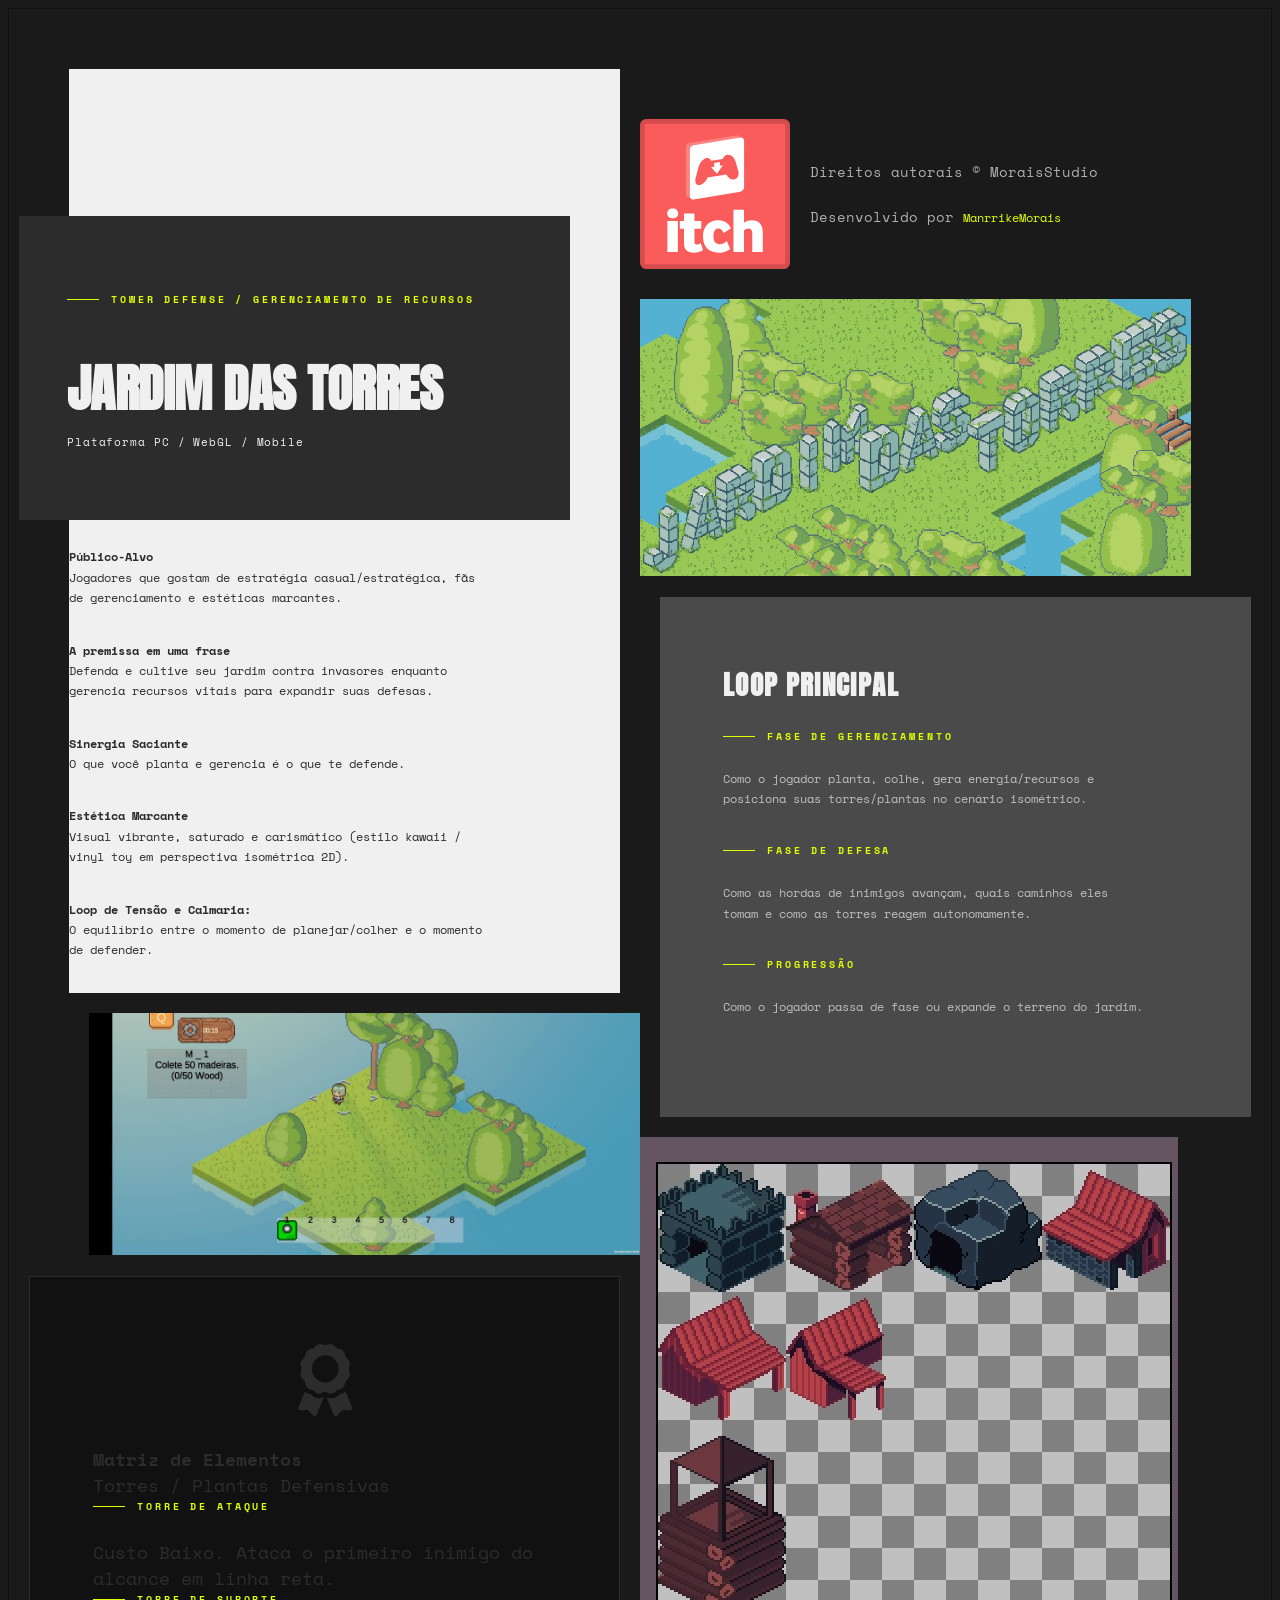
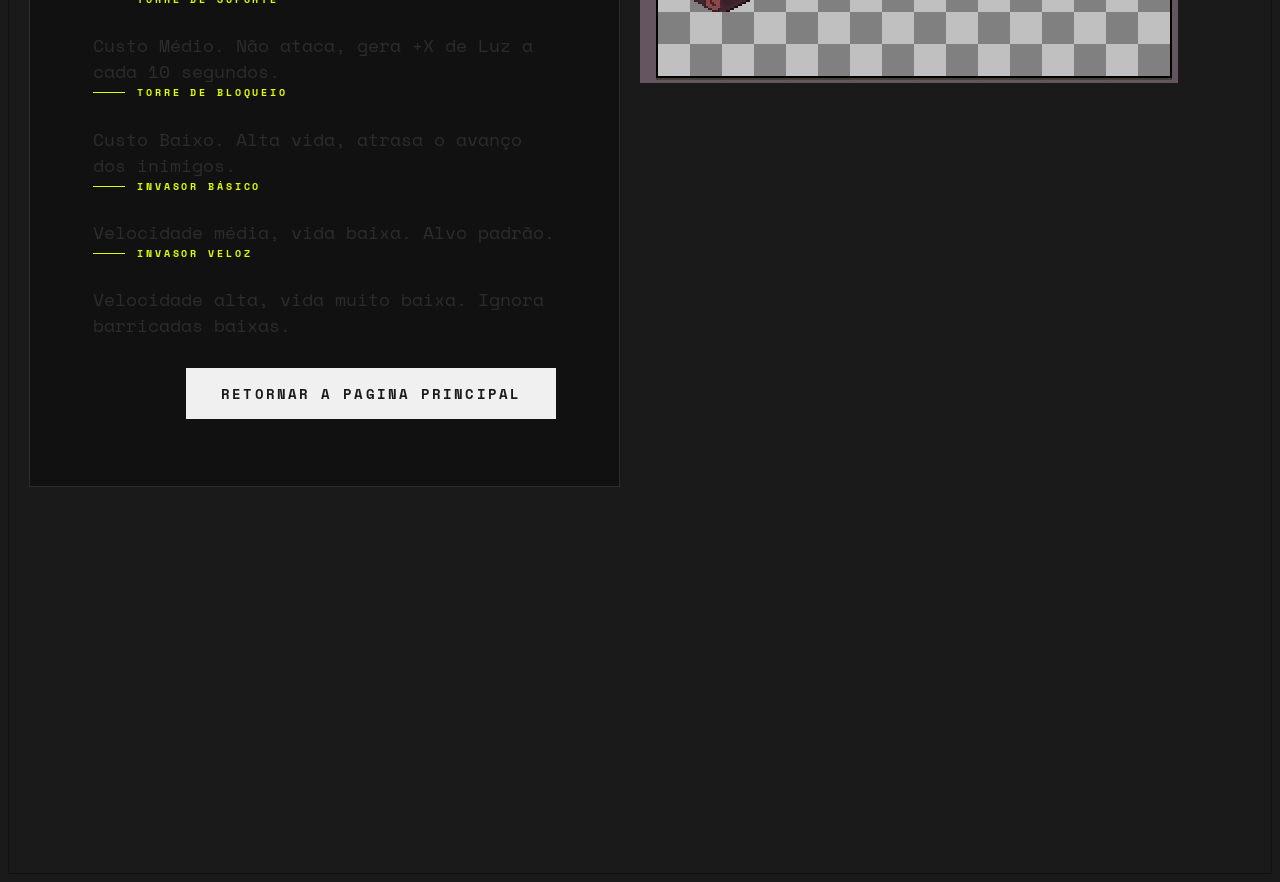
==== commit ef2b1226: "Atualizando Unity 1.1.7" ====
--- a/paginas/Unity/unity.html
+++ b/paginas/Unity/unity.html
@@ -32,21 +32,21 @@
                 </div>
                 
             </header>
-<p class="modal__text">
+<p class="details__description ">
     <strong>Público-Alvo</strong><br>
    Jogadores que gostam de estratégia casual/estratégica, fãs de gerenciamento e estéticas marcantes.
 </p>
-<p class="modal__text">
+<p class="details__description ">
     <strong>A premissa em uma frase</strong><br>
   Defenda e cultive seu jardim contra invasores enquanto gerencia recursos vitais para expandir suas defesas.
 </p>
-<p class="modal__text">
+<p class="details__description ">
     <strong>Sinergia Saciante</strong><br>
   O que você planta e gerencia é o que te defende.</p>
-  <p class="modal__text">
+  <p class="details__description ">
 <strong>Estética Marcante</strong><br>
  Visual vibrante, saturado e carismático (estilo kawaii / vinyl toy em perspectiva isométrica 2D).</p>
- <p class="modal__text">
+ <p class="details__description ">
 <strong>Loop de Tensão e Calmaria:</strong><br>
  O equilíbrio entre o momento de planejar/colher e o momento de defender.</p>
         </div>
@@ -56,20 +56,38 @@
         <div class="item tm-bg-secondary tm-text-white tm-block tm-block-wider tm-block-pad tm-block-left-2" data-desktop-seq-no="3"
             data-mobile-seq-no="5">
             <i class="fas fa-award fa-4x tm-block-icon"></i>
-            <p>Maecenas scelerisque ex neque, vel ultrices purus pharetra sit amet. Donec consectetur ipsum in elit eleifend
-                porta. Morbi bibendum porttitor dui. Proin molestie purus non nisi blandit rutrum.</p>
+<strong>Matriz de Elementos</strong><br> Torres / Plantas Defensivas
+ <p class="modal__label"> <strong>Torre de Ataque</strong><br> </p>
+ Custo Baixo. Ataca o primeiro inimigo do alcance em linha reta.
+ <p class="modal__label"> <strong>Torre de Suporte</strong><br> </p>
+ Custo Médio. Não ataca, gera +X de Luz a cada 10 segundos.
+ <p class="modal__label"> <strong>Torre de Bloqueio </strong><br> </p>
+ Custo Baixo. Alta vida, atrasa o avanço dos inimigos.
+ <p class="modal__label"> <strong>Invasor Básico </strong><br> </p>
+ Velocidade média, vida baixa. Alvo padrão.
+ <p class="modal__label"> <strong>Invasor Veloz </strong><br> </p>
+ Velocidade alta, vida muito baixa. Ignora barricadas baixas.</p>
             <div class="tm-text-right">
-                <a href="/index.html" class="tm-btn tm-btn-small tm-btn-primary tm-mt">Read More</a>
+                <a href="/index.html" class="tm-btn tm-btn-small tm-btn-primary tm-mt">Retornar a pagina principal</a>
             </div>
         </div>
         <div class="item" data-desktop-seq-no="4" data-mobile-seq-no="8">
-            <img src="img/image-04.jpg" alt="Image" class="tm-img-left">
+            <iframe 
+  width="560" 
+  height="315" 
+  src="https://www.youtube.com/embed/8GL16u61MPA" 
+  title="YouTube video player" 
+  frameborder="0" 
+  allow="accelerometer; autoplay; clipboard-write; encrypted-media; gyroscope; picture-in-picture; web-share" 
+  referrerpolicy="strict-origin-when-cross-origin" 
+  allowfullscreen>
+</iframe>
         </div>
         <div class="tm-footer" id="tmFooter" data-desktop-seq-no="5" data-mobile-seq-no="9">
-            <img src="img/qr-link-tooplate.png" alt="QR Code" class="tm-img-qr">
+            <img src="img/app-icon.svg" alt="itchio" class="tm-img-qr">
             <div>
-                <p class="tm-mb-small">Copyright &copy; 2018 Company Name</p>
-                <p>Designed by <a rel="nofollow" href="https://www.facebook.com/tooplate">Tooplate</a></p>
+                <p class="tm-mb-small">Direitos autorais &copy; MoraisStudio</p>
+                <p>Desenvolvido por <a rel="nofollow" href="https://mmorais.itch.io/jardim-das-torres">ManrrikeMorais</a></p>
             </div>
         </div>
         <div class="item" data-desktop-seq-no="6" data-mobile-seq-no="2">
@@ -83,20 +101,20 @@
                     </h2>
                 </header>
     <p class="modal__label"> <strong>Fase de Gerenciamento</strong><br> </p>
-        <p class="modal__text"> Como o jogador planta, colhe, gera energia/recursos e posiciona suas torres/plantas no cenário isométrico.</p>
+        <p class="details__description "> Como o jogador planta, colhe, gera energia/recursos e posiciona suas torres/plantas no cenário isométrico.</p>
 
     <p class="modal__label"> <strong>Fase de Defesa</strong><br> </p>
-        <p class="modal__text"> Como as hordas de inimigos avançam, quais caminhos eles tomam e como as torres reagem autonomamente.</p>
+        <p class="details__description"> Como as hordas de inimigos avançam, quais caminhos eles tomam e como as torres reagem autonomamente.</p>
 
     <p class="modal__label"> <strong>Progressão</strong><br> </p>
-        <p class="modal__text"> Como o jogador passa de fase ou expande o terreno do jardim.</p>
+        <p class="details__description"> Como o jogador passa de fase ou expande o terreno do jardim.</p>
 
                 <!-- -->
             </div>
         </div>
 
         <div class="item" data-desktop-seq-no="8" data-mobile-seq-no="6">
-            <img src="img/jdt_tile_map.pngF" alt="Image">
+            <img src="img/cabanas.jpeg" alt="Image">
         </div>
 
        
--- a/paginas/Unity/css/tooplate-style.css
+++ b/paginas/Unity/css/tooplate-style.css
@@ -91,16 +91,8 @@
 img {
   max-width: 100%;
   height: auto;
-  /* Imagens agora ganham o filtro sofisticado preto e branco do Compression */
-  filter: brightness(0.5) grayscale(100%);
   transition: filter 0.5s cubic-bezier(0.77, 0, 0.175, 1);
 }
-
-/* Quando passar o mouse nas imagens do bloco, elas ganham cor */
-.item:hover img {
-  filter: brightness(0.85) grayscale(0%);
-}
-
 .tm-relative {
   position: relative;
 }
@@ -136,7 +128,13 @@
   margin-right: 0;
   margin-left: auto;
 }
-
+.details__description {
+    font-family: var(--font-mono);
+    font-size: 0.75rem;
+    line-height: 1.7;
+    max-width: 420px;
+    margin-bottom: 32px;
+}
 
 .tm-block-pad {
   padding: 67px 63px;
@@ -152,15 +150,6 @@
   position: relative;
   margin-top: 147px;
   margin-bottom: 27px;
-}
-.modal__text {
-    font-family: var(--font-mono);
-    font-size: 0.8rem;
-    line-height: 1.9;
-    color: rgba(240, 240, 240, 0.6);
-    margin-bottom: 24px;
-          padding: 0 95px 0;
-  margin-bottom:25px;
 }
 .tm-block-brand-inner {
   position: relative;
@@ -385,7 +374,6 @@
   width: 150px;
   height: 150px;
   margin: 30px 20px 30px 0;
-  filter: invert(1) brightness(0.9); /* Inverte o QR Code para destacar no fundo escuro */
 }
 
 .tm-footer {
@@ -403,7 +391,7 @@
 /* Cores do rodapé sincronizadas com o sutil Ash Gray */
 .tm-footer,
 .tm-footer a {
-  color: var(--ash);
+  color: var(--neon-chartreuse);
   font-family: 'Space Mono', monospace;
   font-size: 0.75rem;
 }
